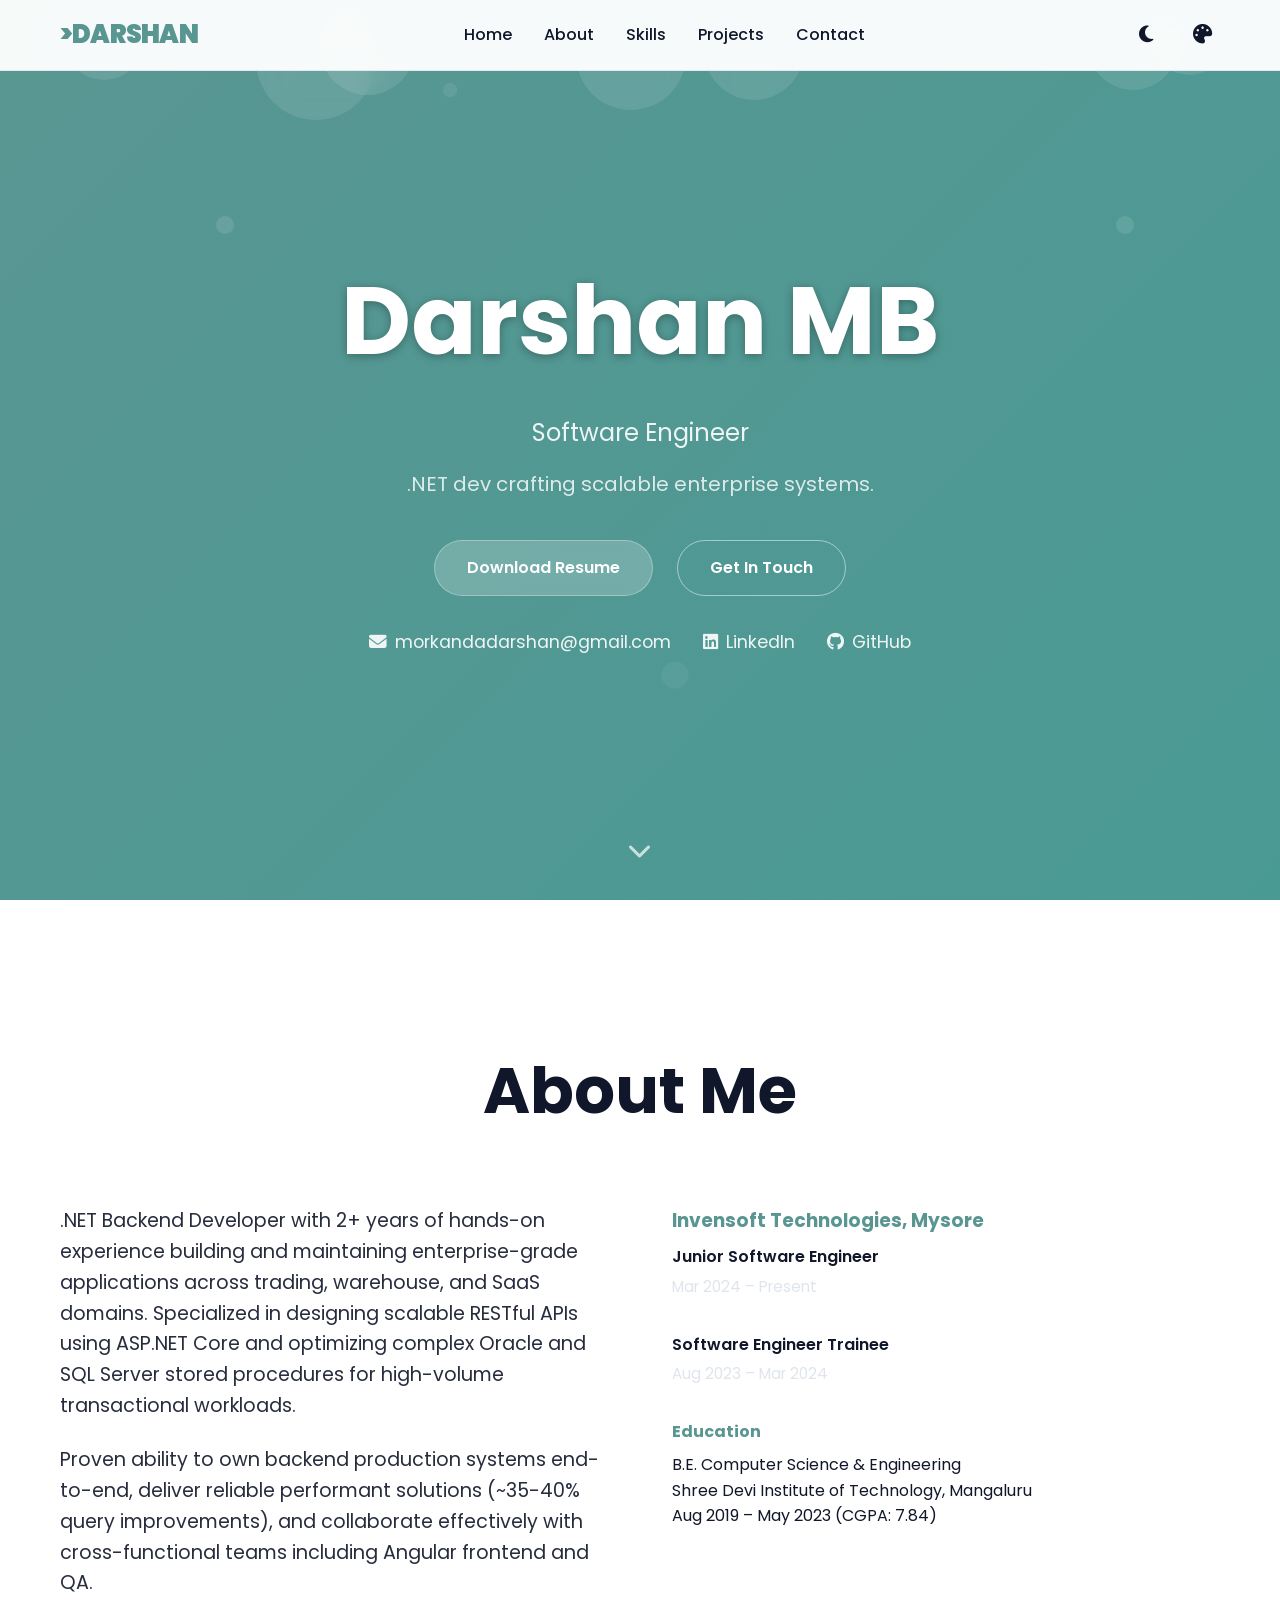
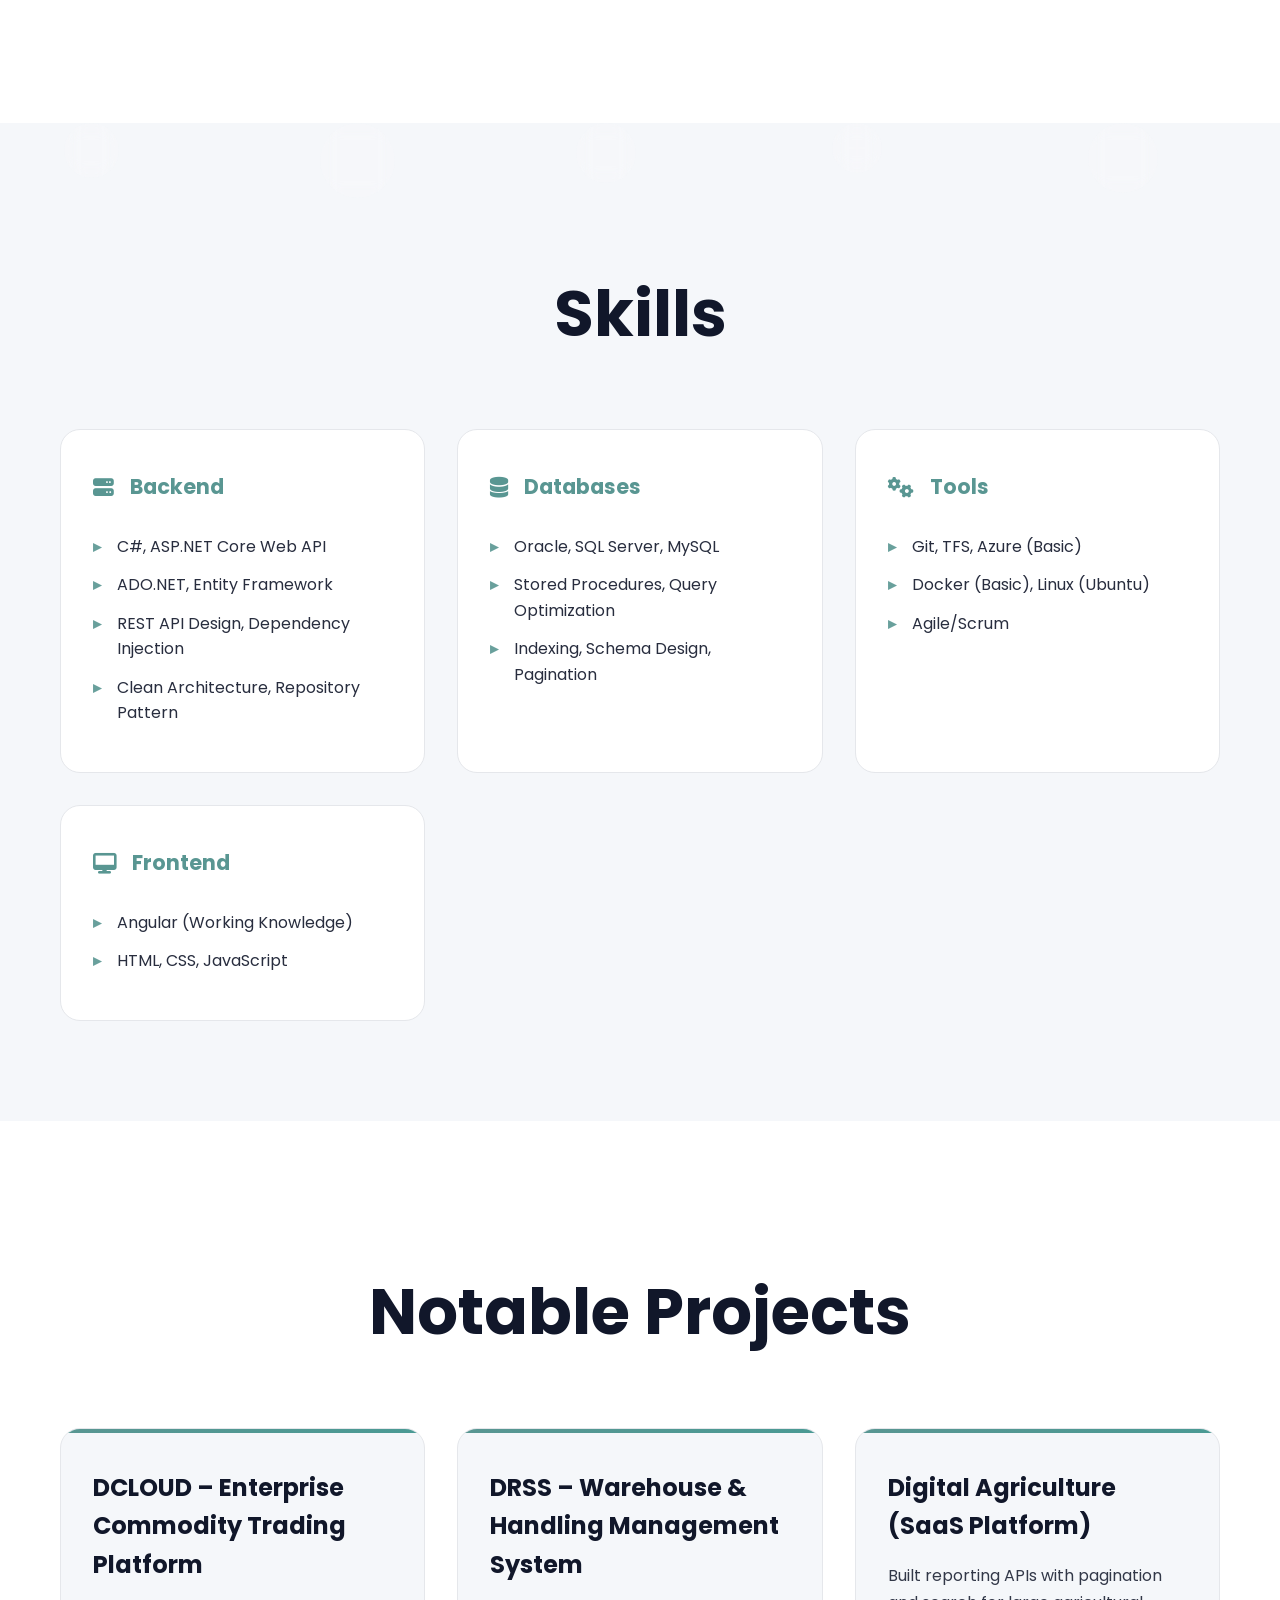
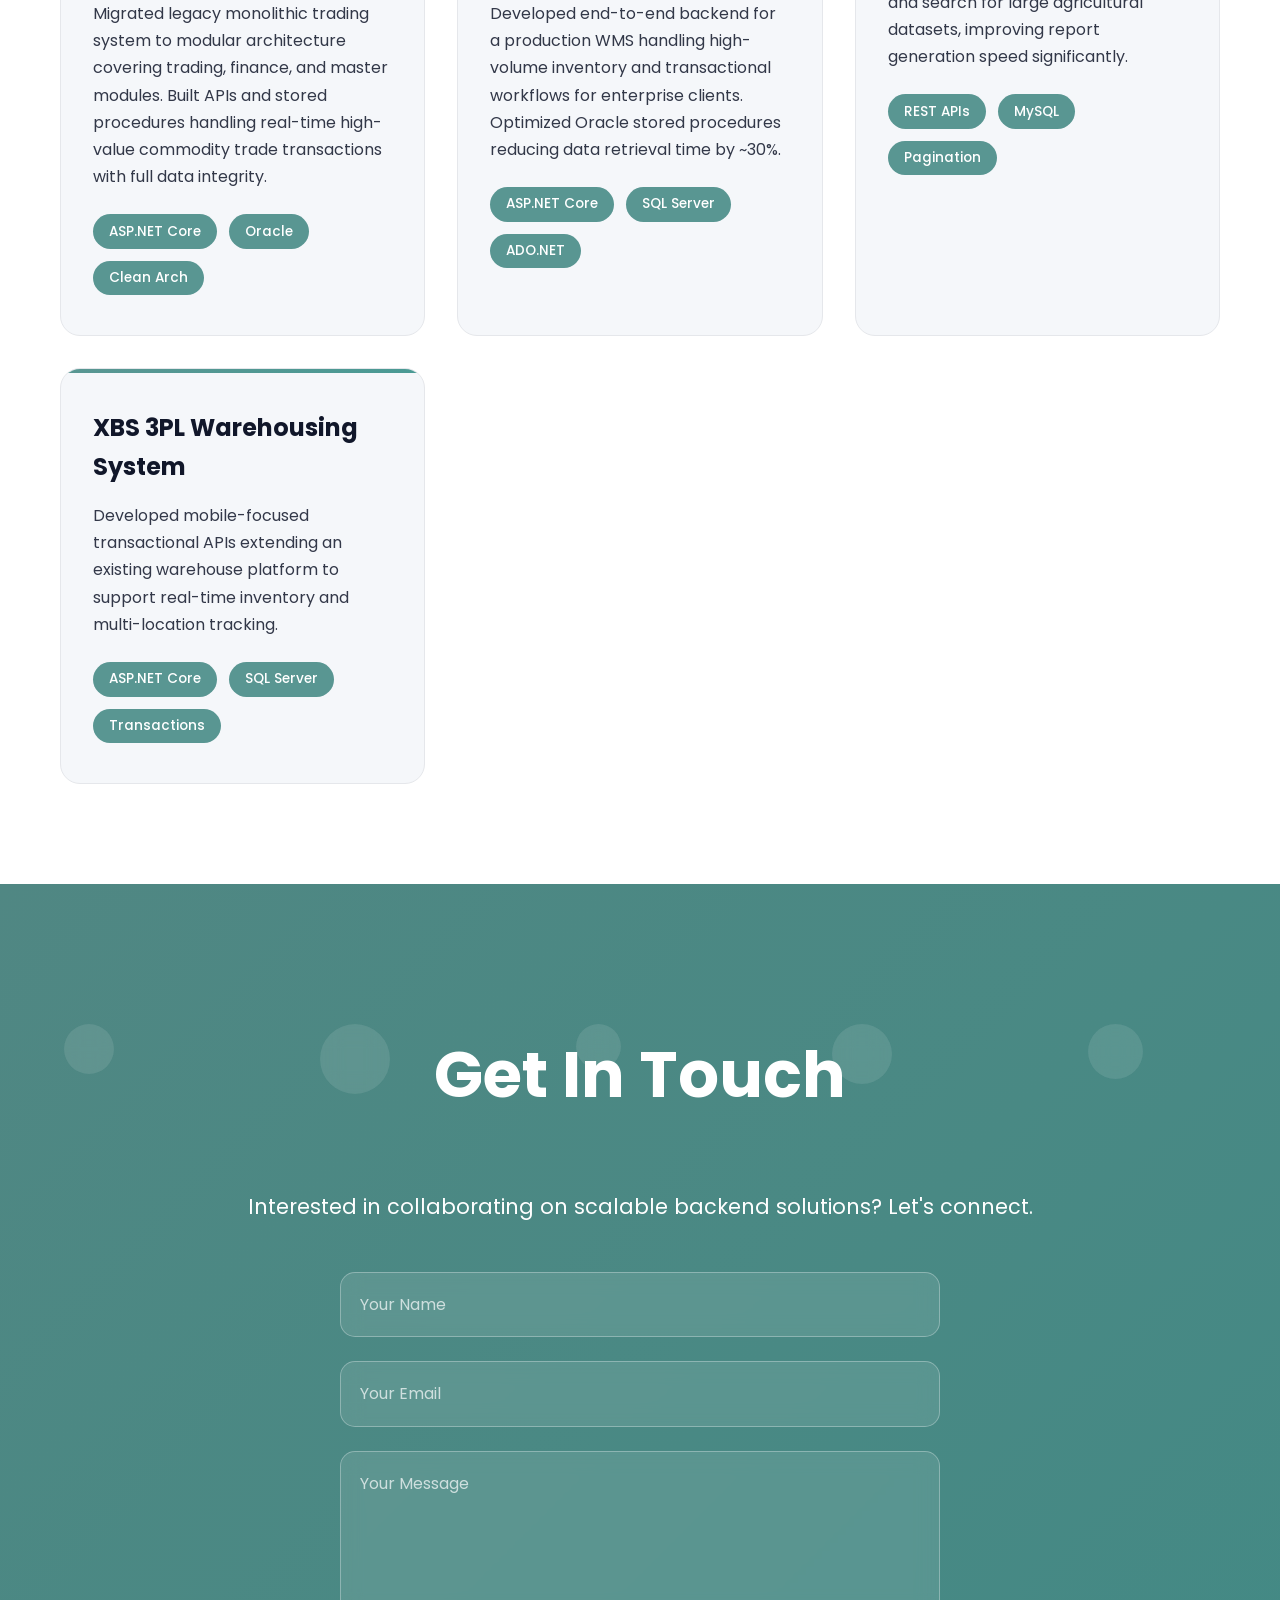
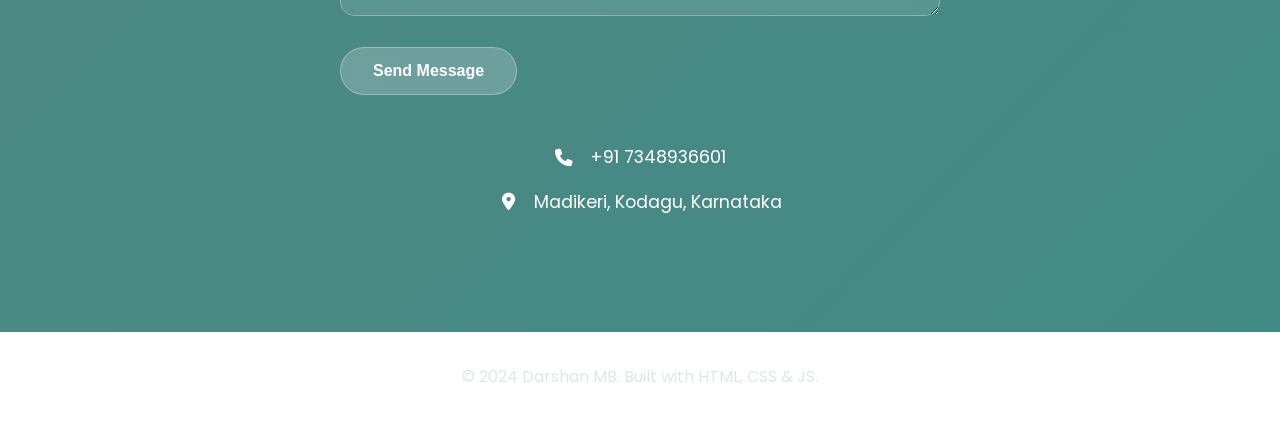
==== index.html @ be19c21f "first commit" ====
<!DOCTYPE html>
<html lang="en">
<head>
    <meta charset="UTF-8">
    <meta name="viewport" content="width=device-width, initial-scale=1.0">
    <title>Darshan MB - .NET Backend Developer | Portfolio</title>
    <link rel="stylesheet" href="styles.css">
    <link href="https://fonts.googleapis.com/css2?family=Poppins:wght@300;400;500;600;700&display=swap" rel="stylesheet">
    <link rel="stylesheet" href="palettes.css">
    <link rel="stylesheet" href="https://cdnjs.cloudflare.com/ajax/libs/font-awesome/6.4.0/css/all.min.css">
</head>
<body>
    <!-- Navigation -->
    <nav class="navbar">
        <div class="nav-container">
            <div class="nav-logo">>DARSHAN</div>
            <ul class="nav-menu">
                <li class="nav-item"><a href="#home" class="nav-link">Home</a></li>
                <li class="nav-item"><a href="#about" class="nav-link">About</a></li>
                <li class="nav-item"><a href="#skills" class="nav-link">Skills</a></li>
                <li class="nav-item"><a href="#projects" class="nav-link">Projects</a></li>
                <li class="nav-item"><a href="#contact" class="nav-link">Contact</a></li>
            </ul>
            <div class="nav-right">
                <button id="theme-toggle" class="nav-theme-toggle" aria-label="Toggle theme" title="Light/Dark">
                    <i class="fas fa-moon"></i>
                </button>
                <div class="palette-dropdown">
                    <button id="palette-toggle" class="nav-palette-toggle" aria-label="Color Palettes" title="Choose Color Palette">
                        <i class="fas fa-palette"></i>
                    </button>
                    <div class="palette-menu" id="palette-menu">
                        <div class="palette-option" data-palette="teal-dark" title="Teal-Dark" style="background: linear-gradient(135deg, #599692, #11172a);"></div>
                        <div class="palette-option" data-palette="neon-red" title="Neon-Red" style="background: linear-gradient(135deg, #c91b68, #0d0f12);"></div>
                        <div class="palette-option" data-palette="purple" title="Purple" style="background: linear-gradient(135deg, #6049ea, #000000);"></div>
                        <div class="palette-option" data-palette="bright-green" title="Bright-Green" style="background: linear-gradient(135deg, #01c16a, #111827);"></div>
                        <div class="palette-option" data-palette="classic" title="Classic B/W" style="background: linear-gradient(135deg, #333333, #121212);"></div>
                    </div>
                </div>
            </div>
            <div class="hamburger">
                <span></span>
                <span></span>
                <span></span>
            </div>
        </div>
    </nav>

    <!-- Hero Section -->
    <section id="home" class="hero">
        <div class="hero-bubbles">
            <div class="bubble" style="--left: 5%; --delay: 0s; --duration: 25s; --size: 80px;"></div>
            <div class="bubble" style="--left: 20%; --delay: -4s; --duration: 32s; --size: 120px;"></div>
            <div class="bubble" style="--left: 35%; --delay: -8s; --duration: 28s; --size: 60px;"></div>
            <div class="bubble" style="--left: 55%; --delay: -12s; --duration: 35s; --size: 100px;"></div>
            <div class="bubble" style="--left: 70%; --delay: -16s; --duration: 22s; --size: 45px;"></div>
            <div class="bubble" style="--left: 85%; --delay: -20s; --duration: 30s; --size: 90px;"></div>
            <div class="bubble" style="--left: 15%; --delay: -2s; --duration: 26s; --size: 70px;"></div>
            <div class="bubble" style="--left: 45%; --delay: -6s; --duration: 24s; --size: 110px;"></div>
            <div class="bubble" style="--left: 65%; --delay: -10s; --duration: 29s; --size: 55px;"></div>
            <div class="bubble" style="--left: 90%; --delay: -14s; --duration: 31s; --size: 75px;"></div>
            <div class="bubble" style="--left: 25%; --delay: -18s; --duration: 27s; --size: 95px;"></div>
            <div class="bubble" style="--left: 80%; --delay: -22s; --duration: 23s; --size: 65px;"></div>
        </div>
        <div class="hero-content">
            <h1 class="hero-title fade-up">Darshan MB</h1>
            <p class="hero-subtitle fade-up delay-1">Software Engineer</p>
            <p class="hero-description fade-up delay-2">.NET dev crafting scalable enterprise systems.</p>
            <div class="hero-buttons fade-up delay-3">
                <a href="./DARSHAN_MB_SDE2.pdf" download="Darshan_MB_Resume.pdf" class="btn btn-primary">Download Resume</a>
                <a href="#contact" class="btn btn-secondary">Get In Touch</a>
            </div>
            <div class="hero-contact fade-up delay-4">
                <a href="mailto:morkandadarshan@gmail.com" class="contact-link"><i class="fas fa-envelope"></i> morkandadarshan@gmail.com</a>
                <a href="https://linkedin.com/in/darshanmb/" class="contact-link"><i class="fab fa-linkedin"></i> LinkedIn</a>
                <a href="https://github.com/darshanmb7096" class="contact-link"><i class="fab fa-github"></i> GitHub</a>
            </div>
        </div>
        <div class="hero-scroll">
            <a href="#about" class="scroll-indicator"><i class="fas fa-chevron-down"></i></a>
        </div>
    </section>

    <!-- About Section -->
    <section id="about" class="about bubbles-enabled">
        <div class="section-bubbles">
            <div class="bubble" style="--left: 5%; --delay: 0s; --duration: 25s; --size: 60px;"></div>
            <div class="bubble" style="--left: 20%; --delay: -4s; --duration: 32s; --size: 80px;"></div>
            <div class="bubble" style="--left: 35%; --delay: -8s; --duration: 28s; --size: 45px;"></div>
            <div class="bubble" style="--left: 55%; --delay: -12s; --duration: 35s; --size: 70px;"></div>
            <div class="bubble" style="--left: 70%; --delay: -16s; --duration: 22s; --size: 50px;"></div>
            <div class="bubble" style="--left: 85%; --delay: -20s; --duration: 30s; --size: 65px;"></div>
        </div>
        <div class="container">
            <h2 class="section-title fade-up">About Me</h2>
            <div class="about-grid">
                <div class="about-text fade-up delay-1">
                    <p>.NET Backend Developer with 2+ years of hands-on experience building and maintaining enterprise-grade applications across trading, warehouse, and SaaS domains. Specialized in designing scalable RESTful APIs using ASP.NET Core and optimizing complex Oracle and SQL Server stored procedures for high-volume transactional workloads.</p>
                    <p>Proven ability to own backend production systems end-to-end, deliver reliable performant solutions (~35-40% query improvements), and collaborate effectively with cross-functional teams including Angular frontend and QA.</p>
                </div>
                <div class="experience fade-up delay-2">
                    <div class="exp-item">
                        <h3>Invensoft Technologies, Mysore</h3>
                        <span class="exp-role">Junior Software Engineer</span>
                        <span class="exp-date">Mar 2024 – Present</span>
                    </div>
                    <div class="exp-item">
                        <span class="exp-role">Software Engineer Trainee</span>
                        <span class="exp-date">Aug 2023 – Mar 2024</span>
                    </div>
                    <div class="exp-item">
                        <h4>Education</h4>
                        <p>B.E. Computer Science & Engineering<br>Shree Devi Institute of Technology, Mangaluru<br>Aug 2019 – May 2023 (CGPA: 7.84)</p>
                    </div>
                </div>
            </div>
        </div>
    </section>

    <!-- Skills Section -->
    <section id="skills" class="skills bubbles-enabled">
        <div class="section-bubbles">
            <div class="bubble" style="--left: 5%; --delay: 0s; --duration: 25s; --size: 55px;"></div>
            <div class="bubble" style="--left: 25%; --delay: -5s; --duration: 30s; --size: 75px;"></div>
            <div class="bubble" style="--left: 45%; --delay: -10s; --duration: 28s; --size: 60px;"></div>
            <div class="bubble" style="--left: 65%; --delay: -15s; --duration: 35s; --size: 50px;"></div>
            <div class="bubble" style="--left: 85%; --delay: -20s; --duration: 22s; --size: 70px;"></div>
        </div>
        <div class="container">
            <h2 class="section-title fade-up">Skills</h2>
            <div class="skills-grid">
                <div class="skill-category fade-up delay-1">
                    <h3><i class="fas fa-server"></i> Backend</h3>
                    <ul>
                        <li>C#, ASP.NET Core Web API</li>
                        <li>ADO.NET, Entity Framework</li>
                        <li>REST API Design, Dependency Injection</li>
                        <li>Clean Architecture, Repository Pattern</li>
                    </ul>
                </div>
                <div class="skill-category fade-up delay-2">
                    <h3><i class="fas fa-database"></i> Databases</h3>
                    <ul>
                        <li>Oracle, SQL Server, MySQL</li>
                        <li>Stored Procedures, Query Optimization</li>
                        <li>Indexing, Schema Design, Pagination</li>
                    </ul>
                </div>
                <div class="skill-category fade-up delay-3">
                    <h3><i class="fas fa-cogs"></i> Tools</h3>
                    <ul>
                        <li>Git, TFS, Azure (Basic)</li>
                        <li>Docker (Basic), Linux (Ubuntu)</li>
                        <li>Agile/Scrum</li>
                    </ul>
                </div>
                <div class="skill-category fade-up delay-4">
                    <h3><i class="fas fa-desktop"></i> Frontend</h3>
                    <ul>
                        <li>Angular (Working Knowledge)</li>
                        <li>HTML, CSS, JavaScript</li>
                    </ul>
                </div>
            </div>
        </div>
    </section>

    <!-- Projects Section -->
    <section id="projects" class="projects bubbles-enabled">
        <div class="section-bubbles">
            <div class="bubble" style="--left: 10%; --delay: 0s; --duration: 28s; --size: 65px;"></div>
            <div class="bubble" style="--left: 30%; --delay: -6s; --duration: 32s; --size: 85px;"></div>
            <div class="bubble" style="--left: 50%; --delay: -12s; --duration: 26s; --size: 55px;"></div>
            <div class="bubble" style="--left: 70%; --delay: -18s; --duration: 34s; --size: 75px;"></div>
            <div class="bubble" style="--left: 90%; --delay: -24s; --duration: 29s; --size: 60px;"></div>
        </div>
        <div class="container">
            <h2 class="section-title fade-up">Notable Projects</h2>
            <div class="projects-grid">
                <div class="project-card fade-up delay-1">
                    <h3>DCLOUD – Enterprise Commodity Trading Platform</h3>
                    <p>Migrated legacy monolithic trading system to modular architecture covering trading, finance, and master modules. Built APIs and stored procedures handling real-time high-value commodity trade transactions with full data integrity.</p>
                    <div class="project-tech"><span>ASP.NET Core</span> <span>Oracle</span> <span>Clean Arch</span></div>
                </div>
                <div class="project-card fade-up delay-2">
                    <h3>DRSS – Warehouse & Handling Management System</h3>
                    <p>Developed end-to-end backend for a production WMS handling high-volume inventory and transactional workflows for enterprise clients. Optimized Oracle stored procedures reducing data retrieval time by ~30%.</p>
                    <div class="project-tech"><span>ASP.NET Core</span> <span>SQL Server</span> <span>ADO.NET</span></div>
                </div>
                <div class="project-card fade-up delay-3">
                    <h3>Digital Agriculture (SaaS Platform)</h3>
                    <p>Built reporting APIs with pagination and search for large agricultural datasets, improving report generation speed significantly.</p>
                    <div class="project-tech"><span>REST APIs</span> <span>MySQL</span> <span>Pagination</span></div>
                </div>
                <div class="project-card fade-up delay-4">
                    <h3>XBS 3PL Warehousing System</h3>
                    <p>Developed mobile-focused transactional APIs extending an existing warehouse platform to support real-time inventory and multi-location tracking.</p>
                    <div class="project-tech"><span>ASP.NET Core</span> <span>SQL Server</span> <span>Transactions</span></div>
                </div>
            </div>
        </div>
    </section>

    <!-- Contact Section -->
    <section id="contact" class="contact bubbles-enabled">
        <div class="section-bubbles">
            <div class="bubble" style="--left: 5%; --delay: 0s; --duration: 25s; --size: 50px;"></div>
            <div class="bubble" style="--left: 25%; --delay: -4s; --duration: 30s; --size: 70px;"></div>
            <div class="bubble" style="--left: 45%; --delay: -8s; --duration: 28s; --size: 45px;"></div>
            <div class="bubble" style="--left: 65%; --delay: -12s; --duration: 32s; --size: 60px;"></div>
            <div class="bubble" style="--left: 85%; --delay: -16s; --duration: 26s; --size: 55px;"></div>
        </div>
        <div class="container">
            <h2 class="section-title fade-up">Get In Touch</h2>
            <p class="contact-intro fade-up delay-1">Interested in collaborating on scalable backend solutions? Let's connect.</p>
            <form class="contact-form fade-up delay-2">
                <div class="form-group">
                    <input type="text" name="name" placeholder="Your Name" required>
                </div>
                <div class="form-group">
                    <input type="email" name="email" placeholder="Your Email" required>
                </div>
                <div class="form-group">
                    <textarea name="message" placeholder="Your Message" rows="5" required></textarea>
                </div>
                <button type="submit" class="btn btn-primary">Send Message</button>
            </form>
            <div class="contact-info fade-up delay-3">
                <p><i class="fas fa-phone"></i> +91 7348936601</p>
                <p><i class="fas fa-map-marker-alt"></i> Madikeri, Kodagu, Karnataka</p>
            </div>
        </div>
    </section>

    <!-- Footer -->
    <footer class="footer">
        <div class="container">
            <p>&copy; 2024 Darshan MB. Built with HTML, CSS & JS.</p>
        </div>
    </footer>

        <button id="scroll-top" class="scroll-top" title="Back to Top">
            <i class="fas fa-chevron-up"></i>
        </button>
    <script src="script.js"></script>
</body>
</html>
---- styles.css ----
/* Reset & Base Styles */
* {
    margin: 0;
    padding: 0;
    box-sizing: border-box;
}

:root {
    --bg-primary: #f5f7fa;
    --bg-secondary: #ffffff;
    --text-primary: #11172a;
    --text-secondary: #dfe5ec;
    --accent: #599692;
    --border: #e5e7eb;
    --shadow: 0 4px 20px rgba(0,0,0,0.08);
    --gradient: linear-gradient(135deg, #599692 0%, #4a9a94 100%);
}

[data-theme="dark"] {
    --bg-primary: #11172a;
    --bg-secondary: #1a2235;
    --text-primary: #dfe5ec;
    --text-secondary: #626c7d;
    --accent: #599692;
    --border: #2a3749;
    --shadow: 0 10px 30px rgba(0,0,0,0.4);
    --gradient: linear-gradient(135deg, #11172a 0%, #1a2235 100%);
}

body {
    font-family: 'Poppins', sans-serif;
    line-height: 1.6;
    color: var(--text-primary);
    background: var(--bg-primary);
    overflow-x: hidden;
    scroll-behavior: smooth;
}

.nav-palette-toggle {
    background: transparent;
    border: none;
    color: var(--text-primary);
    font-size: 1.2rem;
    cursor: pointer;
    transition: all 0.3s ease;
    padding: 0.5rem;
    border-radius: 8px;
    margin-left: 0.5rem;
}

.palette-dropdown {
    position: relative;
    display: flex;
    align-items: center;
}

.nav-palette-toggle {
    background: transparent;
    border: none;
    color: var(--text-primary);
    font-size: 1.2rem;
    cursor: pointer;
    transition: all 0.3s ease;
    padding: 0.5rem;
    border-radius: 8px;
    margin-left: 0.5rem;
}

.nav-palette-toggle:hover {
    background: rgba(var(--accent-rgb), 0.1);
    transform: scale(1.05);
    color: var(--accent);
}

.palette-menu {
    position: absolute;
    top: 100%;
    right: 0;
    background: var(--bg-secondary);
    border: 1px solid var(--border);
    border-radius: 12px;
    padding: 8px;
    margin-top: 8px;
    min-width: 200px;
    box-shadow: var(--shadow);
    opacity: 0;
    visibility: hidden;
    transform: translateY(-10px);
    transition: all 0.3s ease;
    z-index: 1001;
    display: grid;
    grid-template-columns: repeat(3, 1fr);
    gap: 8px;
}

.palette-dropdown:hover .palette-menu,
.palette-menu.active {
    opacity: 1;
    visibility: visible;
    transform: translateY(0);
}

.palette-option {
    aspect-ratio: 1;
    border-radius: 8px;
    cursor: pointer;
    transition: all 0.2s ease;
    border: 2px solid transparent;
}

.palette-option:hover {
    transform: scale(1.1);
    border-color: var(--accent);
}

.palette-option.active {
    border-color: var(--accent);
    transform: scale(1.05);
}

.container {
    max-width: 1200px;
    margin: 0 auto;
    padding: 0 20px;
}

/* Navigation */
.navbar {
    position: fixed;
    top: 0;
    width: 100%;
    background: rgba(255,255,255,0.95);
    backdrop-filter: blur(20px);
    z-index: 1000;
    transition: all 0.3s ease;
    border-bottom: 1px solid var(--border);
}

[data-theme="dark"] .navbar {
    background: rgba(15,23,42,0.95);
}

.nav-container {
    max-width: 1200px;
    margin: 0 auto;
    padding: 0 20px;
    display: flex;
    justify-content: space-between;
    align-items: center;
    height: 70px;
}

.nav-logo {
    font-size: 1.6rem;
    font-weight: 900;
    color: var(--accent);
    font-family: 'Poppins', sans-serif;
    letter-spacing: -0.03em;
    line-height: 1;
}

[data-theme="dark"] .nav-logo {
    color: var(--text-primary);
}

.nav-menu {
    display: flex;
    list-style: none;
    gap: 2rem;
}

.nav-link {
    text-decoration: none;
    color: var(--text-primary);
    font-weight: 500;
    transition: color 0.3s ease;
    position: relative;
}

.nav-link:hover {
    color: var(--accent);
}

.nav-link::after {
    content: '';
    position: absolute;
    width: 0;
    height: 2px;
    bottom: -5px;
    left: 0;
    background: var(--accent);
    transition: width 0.3s ease;
}

.nav-link:hover::after {
    width: 100%;
}

.hamburger {
    display: none;
    flex-direction: column;
    cursor: pointer;
    gap: 4px;
}

.hamburger span {
    width: 25px;
    height: 3px;
    background: var(--text-primary);
    transition: 0.3s;
}

/* Theme Toggle */
.nav-right {
    display: flex;
    align-items: center;
    gap: 1rem;
}

.nav-theme-toggle {
    background: transparent;
    border: none;
    color: var(--text-primary);
    font-size: 1.2rem;
    cursor: pointer;
    transition: all 0.3s ease;
    display: flex;
    align-items: center;
    justify-content: center;
    padding: 0.5rem;
    border-radius: 8px;
}

.nav-theme-toggle:hover {
    color: var(--accent);
    background: rgba(89, 150, 146, 0.1);
    transform: scale(1.05);
}

[data-theme="dark"] .nav-theme-toggle {
    color: var(--text-primary);
}

[data-theme="dark"] .nav-theme-toggle:hover {
    color: var(--accent);
    background: rgba(89, 150, 146, 0.2);
}

/* Hero Section */
.hero {
    height: 100vh;
    display: flex;
    align-items: center;
    justify-content: center;
    text-align: center;
    padding: 0 20px;
    background: var(--gradient);
    position: relative;
    overflow: hidden;
}

.section-bubbles, .hero-bubbles {
    position: absolute;
    top: 0;
    left: 0;
    width: 100%;
    height: 100%;
    pointer-events: none;
    z-index: 1;
}

.bubbles-enabled {
    position: relative;
    overflow: hidden;
}

.bubble {
    position: absolute;
    left: var(--left, 10%);
    width: var(--size, 80px);
    height: var(--size, 80px);
    border-radius: 50%;
    background: rgba(255,255,255,0.1);
    backdrop-filter: blur(10px);
    animation: float var(--duration, 25s) infinite linear;
    animation-delay: var(--delay, 0s);
    pointer-events: none;
}

@keyframes float {
    0% {
        transform: translateY(100vh) scale(0) rotate(0deg);
        opacity: 0;
    }
    10% {
        opacity: 1;
    }
    90% {
        opacity: 1;
    }
    100% {
        transform: translateY(-100vh) scale(1) rotate(360deg);
        opacity: 0;
    }
}

.hero::before {
    content: '';
    position: absolute;
    top: 0;
    left: 0;
    right: 0;
    bottom: 0;
    background: url('data:image/svg+xml,<svg xmlns="http://www.w3.org/2000/svg" viewBox="0 0 100 100"><defs><pattern id="grain" width="100" height="100" patternUnits="userSpaceOnUse"><circle cx="25" cy="25" r="1" fill="white" opacity="0.1"/><circle cx="75" cy="75" r="1.5" fill="white" opacity="0.05"/><circle cx="50" cy="10" r="0.8" fill="white" opacity="0.08"/></pattern></defs><rect width="100" height="100" fill="url(%23grain)"/></svg>');
    pointer-events: none;
}

.hero-content {
    max-width: 800px;
    z-index: 2;
    position: relative;
}

.hero-title {
    font-size: clamp(3rem, 8vw, 6rem);
    font-weight: 700;
    margin-bottom: 1rem;
    color: white;
    text-shadow: 0 2px 10px rgba(0,0,0,0.3);
}

[data-theme="dark"] .hero-title {
    color: #f8fafc;
    text-shadow: 0 2px 10px rgba(0,0,0,0.5);
}

.hero-subtitle {
    font-size: 1.5rem;
    font-weight: 400;
    color: rgba(255,255,255,0.9);
    margin-bottom: 1rem;
}

.hero-description {
    font-size: 1.25rem;
    color: rgba(255,255,255,0.8);
    margin-bottom: 2.5rem;
    max-width: 600px;
    margin-left: auto;
    margin-right: auto;
}

.hero-buttons {
    display: flex;
    gap: 1.5rem;
    justify-content: center;
    flex-wrap: wrap;
    margin-bottom: 2rem;
}

.btn {
    padding: 14px 32px;
    border-radius: 50px;
    text-decoration: none;
    font-weight: 600;
    font-size: 1rem;
    transition: all 0.3s ease;
    border: none;
    cursor: pointer;
    display: inline-flex;
    align-items: center;
    gap: 0.5rem;
}

.btn-primary {
    background: rgba(255,255,255,0.2);
    color: white;
    backdrop-filter: blur(10px);
    border: 1px solid rgba(255,255,255,0.3);
}

.btn-primary:hover {
    background: rgba(255,255,255,0.3);
    transform: translateY(-3px);
    box-shadow: 0 15px 40px rgba(0,0,0,0.2);
}

.btn-secondary {
    background: transparent;
    color: white;
    border: 1px solid rgba(255,255,255,0.5);
}

.btn-secondary:hover {
    background: rgba(255,255,255,0.1);
    transform: translateY(-3px);
}

.hero-contact {
    display: flex;
    justify-content: center;
    gap: 2rem;
    flex-wrap: wrap;
}

.contact-link {
    color: rgba(255,255,255,0.9);
    text-decoration: none;
    font-size: 1.1rem;
    display: flex;
    align-items: center;
    gap: 0.5rem;
    transition: color 0.3s ease;
}

.contact-link:hover {
    color: white;
}

.hero-scroll {
    position: absolute;
    bottom: 30px;
    left: 50%;
    transform: translateX(-50%);
}

.scroll-indicator {
    color: rgba(255,255,255,0.7);
    font-size: 1.5rem;
    animation: bounce 2s infinite;
}

@keyframes bounce {
    0%, 20%, 50%, 80%, 100% { transform: translateX(-50%) translateY(0); }
    40% { transform: translateX(-50%) translateY(-10px); }
    60% { transform: translateX(-50%) translateY(-5px); }
}

/* Animations */
.fade-up {
    opacity: 0;
    transform: translateY(50px);
}

.delay-1 { transition-delay: 0.2s; }
.delay-2 { transition-delay: 0.4s; }
.delay-3 { transition-delay: 0.6s; }
.delay-4 { transition-delay: 0.8s; }

.fade-up.animate {
    opacity: 1;
    transform: translateY(0);
    transition: all 0.8s cubic-bezier(0.25, 0.46, 0.45, 0.94);
}

/* Section Styles */
section {
    padding: 140px 0 100px 0;
}

.section-title {
    font-size: clamp(2.5rem, 5vw, 4rem);
    text-align: center;
    margin-bottom: 4rem;
    font-weight: 700;
}

/* About */
.about {
    background: var(--bg-secondary);
}

.about-grid {
    display: grid;
    grid-template-columns: 1fr 1fr;
    gap: 4rem;
    align-items: start;
}

.about-text p {
    font-size: 1.2rem;
    color: var(--text-primary);
    opacity: 0.9;
    margin-bottom: 1.5rem;
}

.exp-item {
    margin-bottom: 2rem;
}

.exp-item h3, .exp-item h4 {
    color: var(--accent);
    margin-bottom: 0.5rem;
}

.exp-role {
    font-weight: 600;
    color: var(--text-primary);
    display: block;
    margin-bottom: 0.25rem;
}

.exp-date {
    color: var(--text-secondary);
    font-size: 0.95rem;
}

/* Skills */
.skills {
    background: var(--bg-primary);
}

.skills-grid {
    display: grid;
    grid-template-columns: repeat(auto-fit, minmax(280px, 1fr));
    gap: 2rem;
}

.skill-category {
    background: var(--bg-secondary);
    padding: 2.5rem 2rem;
    border-radius: 20px;
    border: 1px solid var(--border);
    transition: all 0.3s ease;
}

.skill-category:hover {
    transform: translateY(-10px);
    box-shadow: var(--shadow);
}

.skill-category h3 {
    display: flex;
    align-items: center;
    gap: 1rem;
    margin-bottom: 1.5rem;
    color: var(--accent);
    font-size: 1.3rem;
}

.skill-category ul {
    list-style: none;
    padding-left: 1.5rem;
}

.skill-category li {
    color: var(--text-primary);
    opacity: 0.9;
    padding: 0.4rem 0;
    position: relative;
    transition: all 0.3s ease;
}

.skill-category li::before {
    content: "▸";
    position: absolute;
    left: -1.5rem;
    color: var(--accent);
    font-weight: 700;
    font-size: 1rem;
}

.skill-category:hover li {
    opacity: 1;
    padding-left: 0.5rem;
}

/* Projects */
.projects {
    background: var(--bg-secondary);
}

.projects-grid {
    display: grid;
    grid-template-columns: repeat(auto-fit, minmax(320px, 1fr));
    gap: 2rem;
}

.project-card {
    background: var(--bg-primary);
    padding: 2.5rem 2rem;
    border-radius: 20px;
    border: 1px solid var(--border);
    transition: all 0.4s ease;
    position: relative;
    overflow: hidden;
}

.project-card::before {
    content: '';
    position: absolute;
    top: 0;
    left: 0;
    right: 0;
    height: 4px;
    background: var(--gradient);
}

.project-card:hover {
    transform: translateY(-15px) scale(1.02);
    box-shadow: 0 25px 60px rgba(0,0,0,0.15);
}

.project-card h3 {
    font-size: 1.5rem;
    margin-bottom: 1rem;
    color: var(--text-primary);
}

.project-card p {
    color: var(--text-primary);
    opacity: 0.85;
    margin-bottom: 1.5rem;
    line-height: 1.7;
}

.project-tech {
    display: flex;
    flex-wrap: wrap;
    gap: 0.75rem;
}

.project-tech span {
    background: var(--accent);
    color: white;
    padding: 0.4rem 1rem;
    border-radius: 20px;
    font-size: 0.85rem;
    font-weight: 500;
}

/* Contact */
.contact {
    background: var(--gradient);
    color: white;
    position: relative;
}

.contact::before {
    content: '';
    position: absolute;
    top: 0;
    left: 0;
    right: 0;
    bottom: 0;
    background: rgba(0,0,0,0.1);
}

.contact > * {
    position: relative;
    z-index: 1;
}

.contact-intro {
    text-align: center;
    font-size: 1.3rem;
    margin-bottom: 3rem;
    opacity: 0.95;
}

.contact-form {
    max-width: 600px;
    margin: 0 auto 3rem;
}

.form-group {
    margin-bottom: 1.5rem;
}

.form-group input,
.form-group textarea {
    width: 100%;
    padding: 1.2rem;
    border: 1px solid rgba(255,255,255,0.3);
    border-radius: 15px;
    background: rgba(255,255,255,0.1);
    color: white;
    font-size: 1rem;
    font-family: inherit;
    backdrop-filter: blur(10px);
    transition: all 0.3s ease;
}

.form-group input::placeholder,
.form-group textarea::placeholder {
    color: rgba(255,255,255,0.7);
}

.form-group input:focus,
.form-group textarea:focus {
    outline: none;
    border-color: var(--accent);
    box-shadow: 0 0 0 3px rgba(59,130,246,0.1);
    background: rgba(255,255,255,0.15);
}

.contact-info {
    text-align: center;
    font-size: 1.1rem;
}

.contact-info p {
    margin-bottom: 1rem;
    display: flex;
    align-items: center;
    justify-content: center;
    gap: 1rem;
}

.contact-info i {
    width: 20px;
}

/* Footer */
.footer {
    background: var(--bg-secondary);
    padding: 2rem 0;
    text-align: center;
    color: var(--text-secondary);
}

.scroll-top {
    position: fixed;
    bottom: 30px;
    right: 30px;
    width: 60px;
    height: 60px;
    border-radius: 50%;
    background: var(--accent);
    color: white;
    border: none;
    cursor: pointer;
    display: flex;
    align-items: center;
    justify-content: center;
    font-size: 1.4rem;
    box-shadow: var(--shadow);
    opacity: 0;
    visibility: hidden;
    transform: translateY(100px);
    transition: all 0.4s cubic-bezier(0.68, -0.55, 0.265, 1.55);
    z-index: 1000;
    backdrop-filter: blur(10px);
}

.scroll-top.show {
    opacity: 1;
    visibility: visible;
    transform: translateY(0);
}

.scroll-top:hover {
    transform: translateY(-5px) scale(1.1);
    box-shadow: 0 15px 35px rgba(0,0,0,0.3);
}

/* Responsive */
@media (max-width: 768px) {
    .hamburger {
        display: flex;
    }

    .nav-menu {
        position: fixed;
        left: -100%;
        top: 70px;
        flex-direction: column;
        background-color: var(--bg-primary);
        width: 100%;
        text-align: center;
        transition: 0.3s;
        box-shadow: 0 10px 27px rgba(0,0,0,0.05);
        padding: 2rem 0;
    }

    .nav-menu.active {
        left: 0;
    }

    .hero-buttons {
        flex-direction: column;
        align-items: center;
    }

    .hero-contact {
        flex-direction: column;
        gap: 1rem;
    }

    .about-grid {
        grid-template-columns: 1fr;
        gap: 2rem;
    }

    section {
        padding: 80px 0;
    }

    .skills-grid {
        grid-template-columns: 1fr;
    }
}

@media (max-width: 480px) {
    .hero-title {
        font-size: 2.5rem;
    }

    .projects-grid {
        grid-template-columns: 1fr;
    }
}

/* Navbar scroll effect */
.navbar.scrolled {
    background: rgba(255,255,255,0.98);
    box-shadow: var(--shadow);
}

[data-theme="dark"] .navbar.scrolled {
    background: rgba(15,23,42,0.98);
}

/* Intersection Observer Animations */
@keyframes fadeInUp {
    from {
        opacity: 0;
        transform: translateY(30px);
    }
    to {
        opacity: 1;
        transform: translateY(0);
    }
}
---- palettes.css ----
/* Palette System - 5 Options */

/* Palette 1: Teal-Dark (Current/Default) */
[data-palette="teal-dark"] {
    --bg-primary: #f5f7fa !important;
    --bg-secondary: #ffffff !important;
    --text-primary: #11172a !important;
    --text-secondary: #dfe5ec !important;
    --accent: #599692 !important;
    --border: #e5e7eb !important;
    --shadow: 0 4px 20px rgba(0,0,0,0.08) !important;
    --gradient: linear-gradient(135deg, #599692 0%, #4a9a94 100%) !important;
}

[data-palette="teal-dark"][data-theme="dark"] {
    --bg-primary: #11172a !important;
    --bg-secondary: #1a2235 !important;
    --text-primary: #dfe5ec !important;
    --text-secondary: #626c7d !important;
    --accent: #599692 !important;
    --border: #2a3749 !important;
    --shadow: 0 10px 30px rgba(0,0,0,0.4) !important;
    --gradient: linear-gradient(135deg, #11172a 0%, #1a2235 100%) !important;
}

/* Palette 2: Neon-Red */
[data-palette="neon-red"] {
    --bg-primary: #f8f9fa !important;
    --bg-secondary: #ffffff !important;
    --text-primary: #0d0f12 !important;
    --text-secondary: #c7cacc !important;
    --accent: #c91b68 !important;
    --border: #e9ecef !important;
    --shadow: 0 4px 20px rgba(201,27,104,0.1) !important;
    --gradient: linear-gradient(135deg, #c91b68 0%, #a81454 100%) !important;
}

[data-palette="neon-red"][data-theme="dark"] {
    --bg-primary: #0d0f12 !important;
    --bg-secondary: #171a1f !important;
    --text-primary: #c7cacc !important;
    --text-secondary: #6b7280 !important;
    --accent: #c91b68 !important;
    --border: #2d3748 !important;
    --shadow: 0 10px 30px rgba(201,27,104,0.3) !important;
    --gradient: linear-gradient(135deg, #0d0f12 0%, #171a1f 100%) !important;
}

/* Palette 3: Purple */
[data-palette="purple"] {
    --bg-primary: #f3f4f6 !important;
    --bg-secondary: #ffffff !important;
    --text-primary: #111827 !important;
    --text-secondary: #ffffff !important;
    --accent: #6049ea !important;
    --border: #d1d5db !important;
    --shadow: 0 4px 20px rgba(96,73,234,0.1) !important;
    --gradient: linear-gradient(135deg, #6049ea 0%, #4f46e5 100%) !important;
}

[data-palette="purple"][data-theme="dark"] {
    --bg-primary: #000000 !important;
    --bg-secondary: #111827 !important;
    --text-primary: #ffffff !important;
    --text-secondary: #9ca3af !important;
    --accent: #6049ea !important;
    --border: #374151 !important;
    --shadow: 0 10px 30px rgba(96,73,234,0.3) !important;
    --gradient: linear-gradient(135deg, #000000 0%, #111827 100%) !important;
}

/* Palette 4: Bright-Green */
[data-palette="bright-green"] {
    --bg-primary: #f9fafb !important;
    --bg-secondary: #ffffff !important;
    --text-primary: #111827 !important;
    --text-secondary: #6b7280 !important;
    --accent: #01c16a !important;
    --border: #d1d5db !important;
    --shadow: 0 4px 20px rgba(1,193,106,0.1) !important;
    --gradient: linear-gradient(135deg, #01c16a 0%, #00a85a 100%) !important;
}

[data-palette="bright-green"][data-theme="dark"] {
    --bg-primary: #111827 !important;
    --bg-secondary: #1f2937 !important;
    --text-primary: #ffffff !important;
    --text-secondary: #d1d5db !important;
    --accent: #01c16a !important;
    --border: #374151 !important;
    --shadow: 0 10px 30px rgba(1,193,106,0.3) !important;
    --gradient: linear-gradient(135deg, #111827 0%, #1f2937 100%) !important;
}

/* Palette 5: Classic Black-White */
[data-palette="classic"] {
    --bg-primary: #fafafa !important;
    --bg-secondary: #ffffff !important;
    --text-primary: #111111 !important;
    --text-secondary: #666666 !important;
    --accent: #333333 !important;
    --border: #e5e5e5 !important;
    --shadow: 0 4px 20px rgba(0,0,0,0.08) !important;
    --gradient: linear-gradient(135deg, #333333 0%, #222222 100%) !important;
}

[data-palette="classic"][data-theme="dark"] {
    --bg-primary: #121212 !important;
    --bg-secondary: #1a1a1a !important;
    --text-primary: #ffffff !important;
    --text-secondary: #b3b3b3 !important;
    --accent: #ffffff !important;
    --border: #333333 !important;
    --shadow: 0 10px 30px rgba(0,0,0,0.5) !important;
    --gradient: linear-gradient(135deg, #121212 0%, #1a1a1a 100%) !important;
}
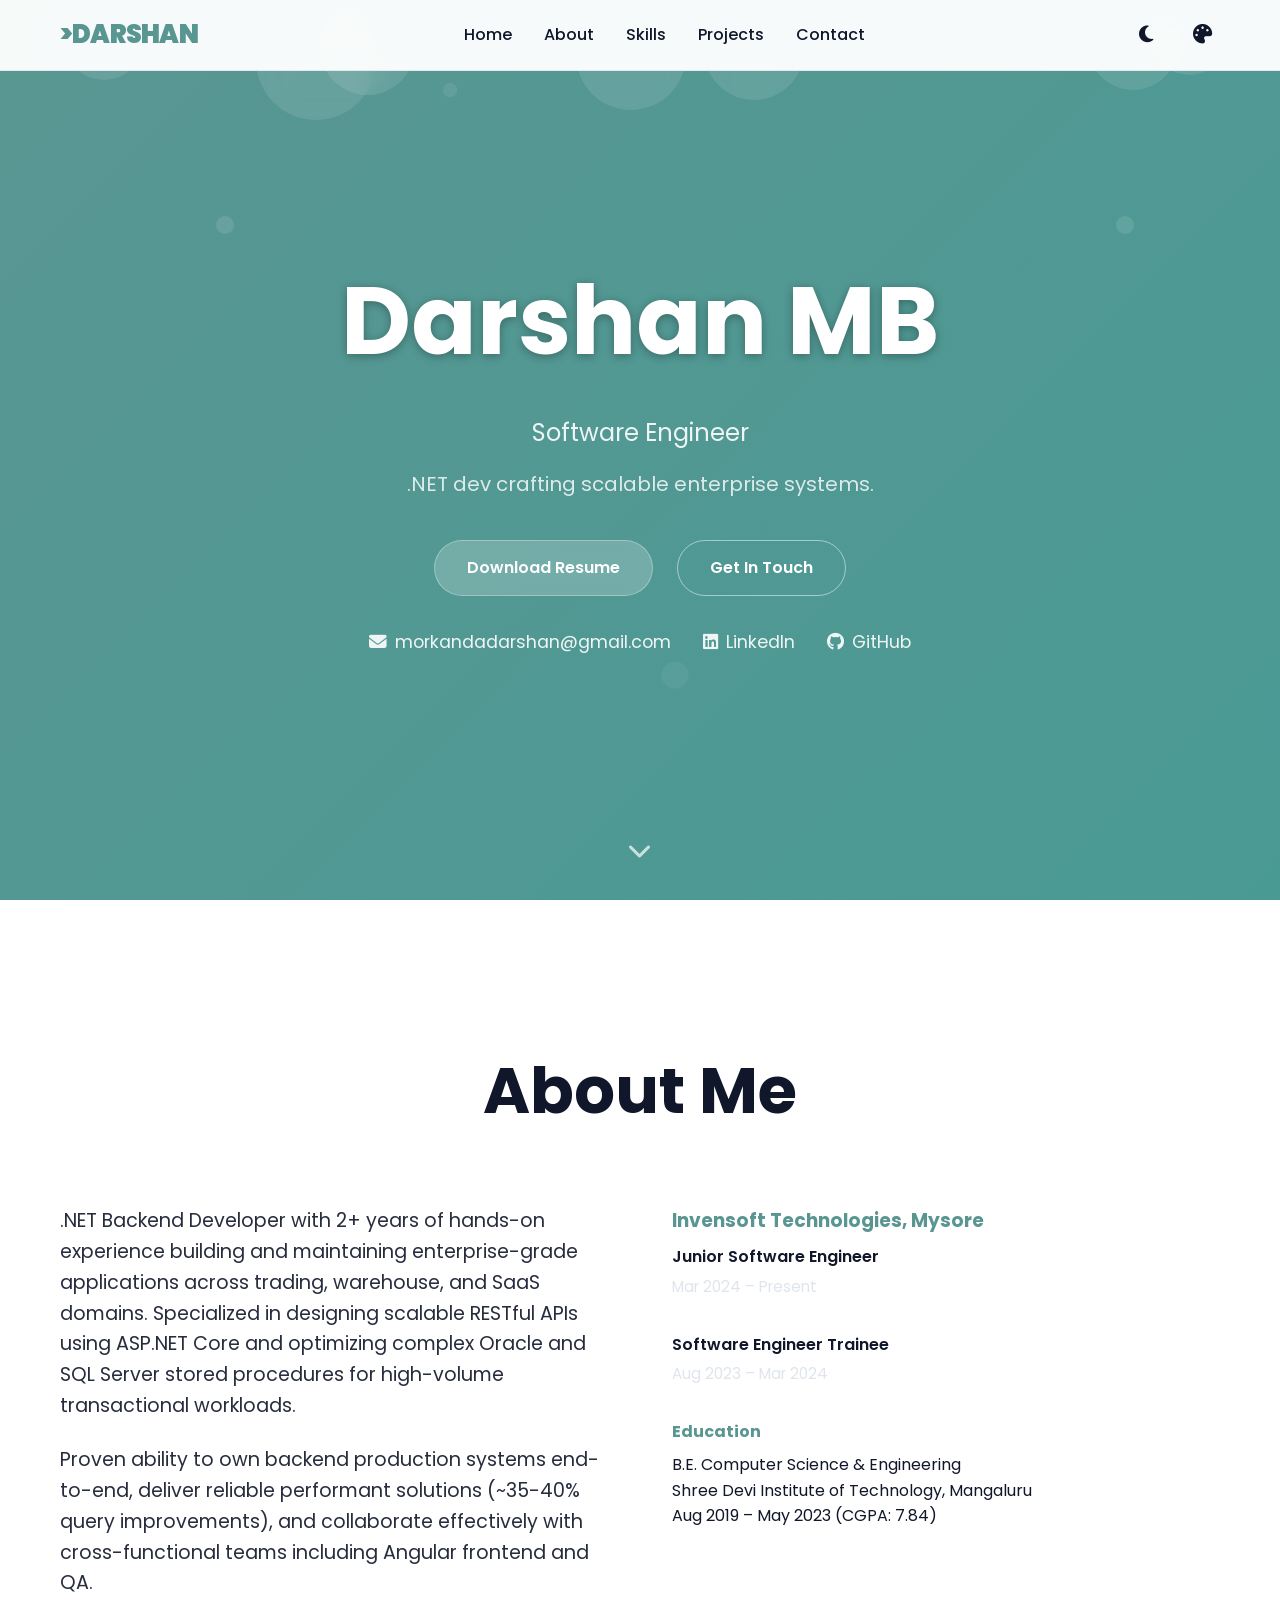
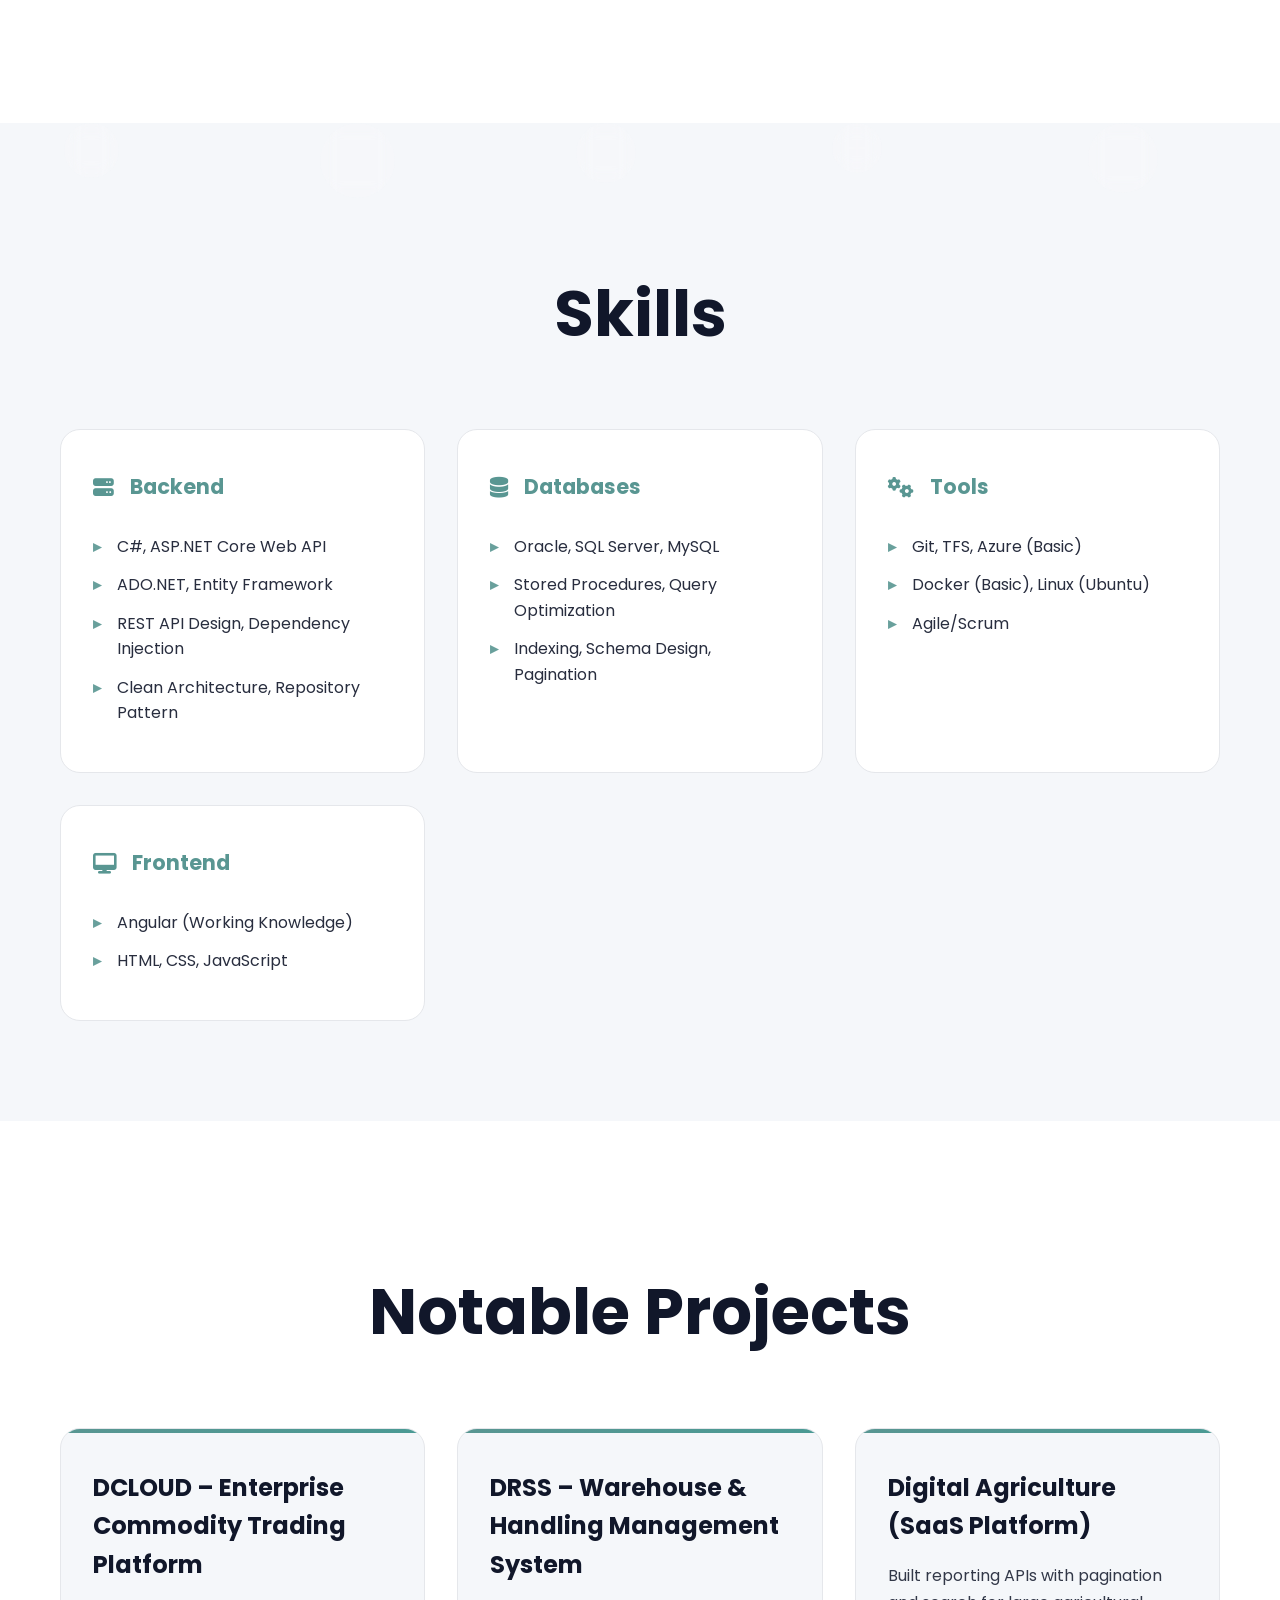
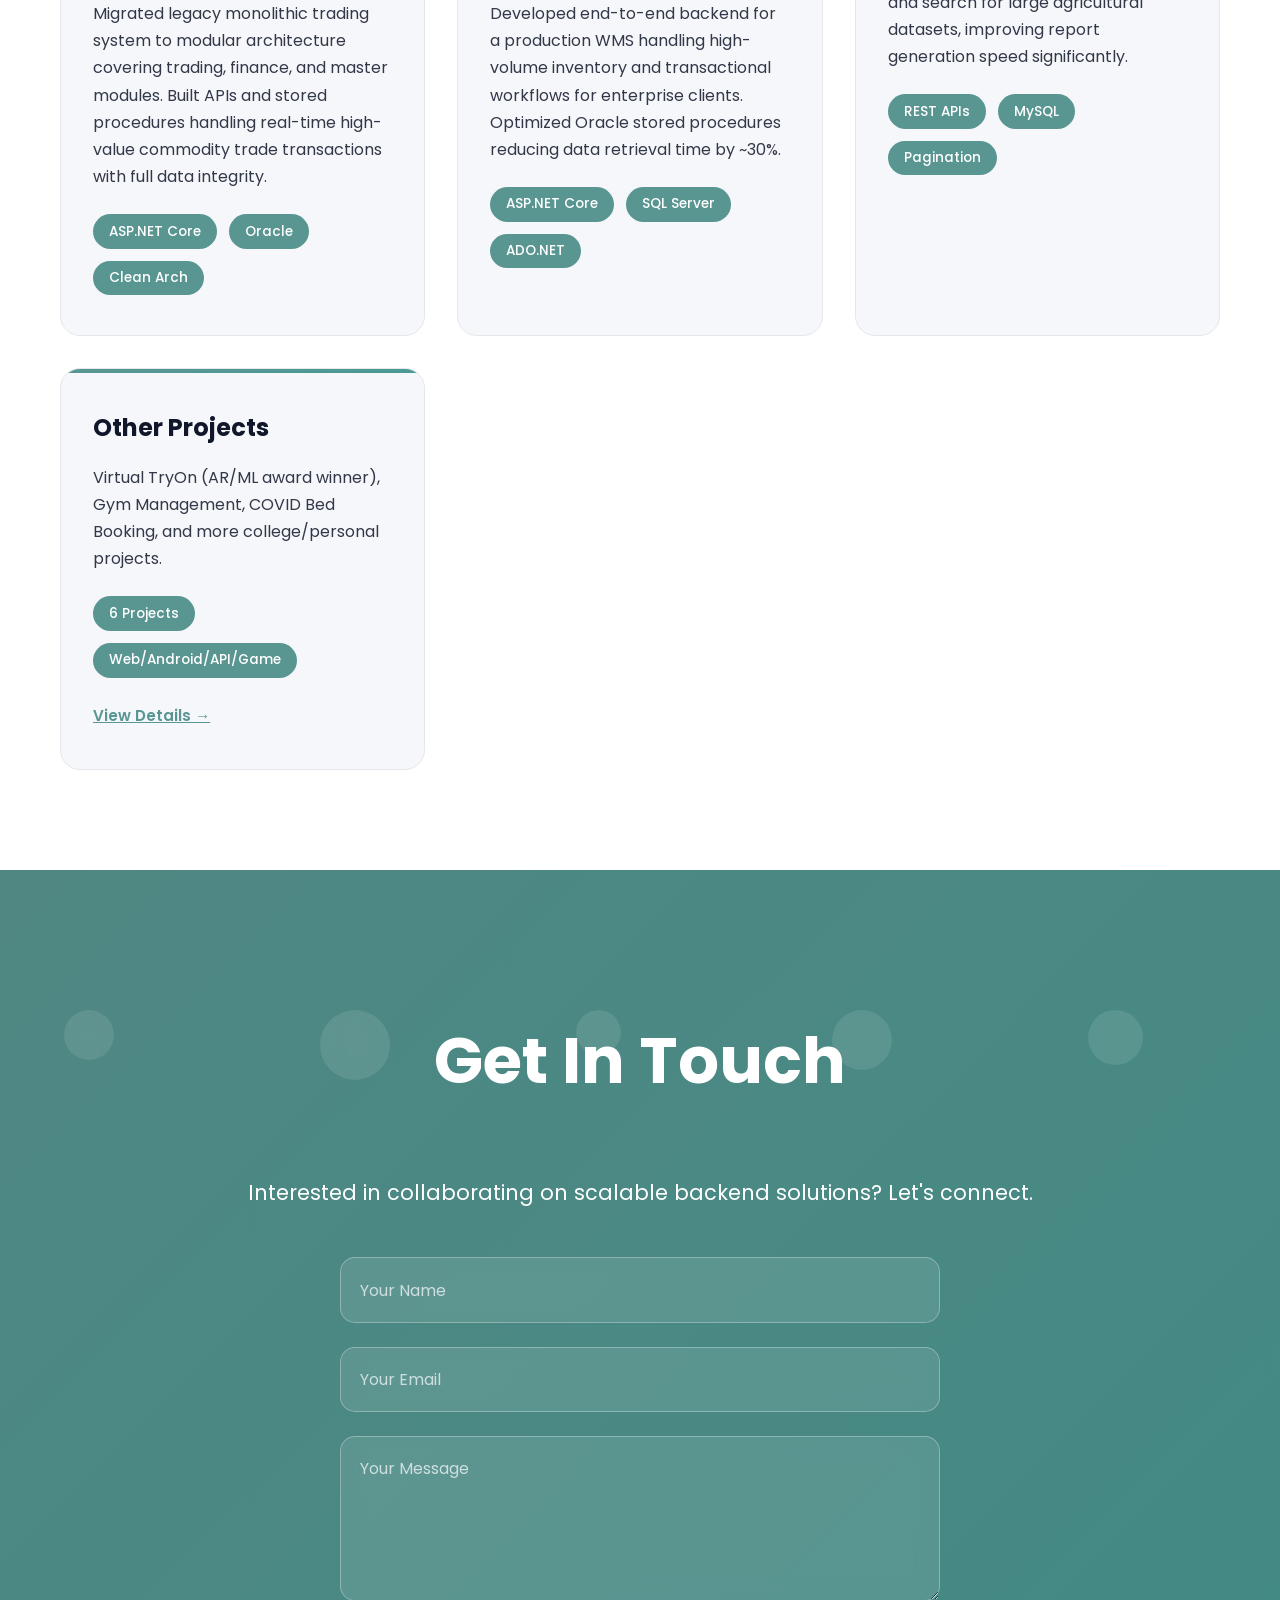
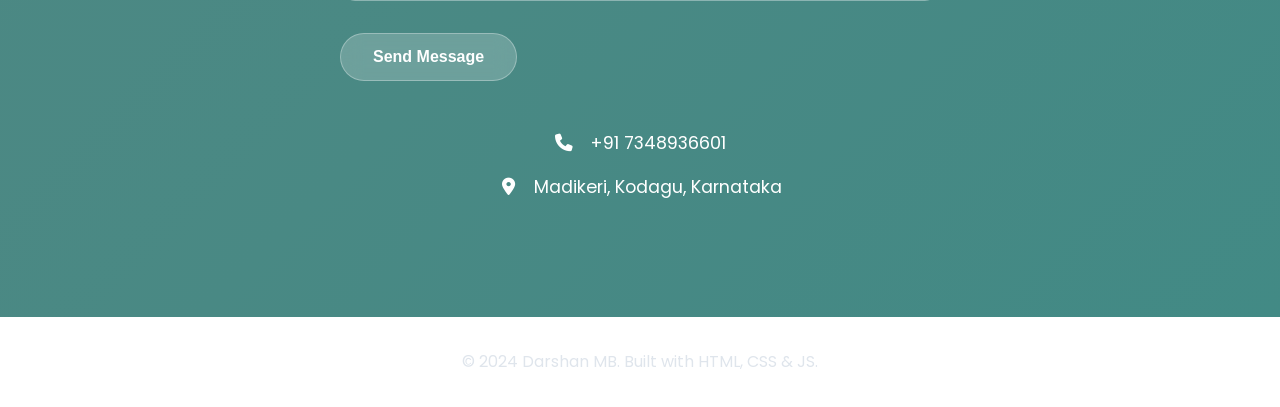
==== commit 2c44f6e1: "Complete portfolio: small View All button, fixed project details navigation, bubbles all sections, r" ====
--- a/index.html
+++ b/index.html
@@ -1,3 +1,4 @@
+
 <!DOCTYPE html>
 <html lang="en">
 <head>
@@ -193,9 +194,13 @@
                     <div class="project-tech"><span>REST APIs</span> <span>MySQL</span> <span>Pagination</span></div>
                 </div>
                 <div class="project-card fade-up delay-4">
-                    <h3>XBS 3PL Warehousing System</h3>
-                    <p>Developed mobile-focused transactional APIs extending an existing warehouse platform to support real-time inventory and multi-location tracking.</p>
-                    <div class="project-tech"><span>ASP.NET Core</span> <span>SQL Server</span> <span>Transactions</span></div>
+                    <h3>Other Projects</h3>
+                    <p>Virtual TryOn (AR/ML award winner), Gym Management, COVID Bed Booking, and more college/personal projects.</p>
+                    <div class="project-tech"><span>6 Projects</span> <span>Web/Android/API/Game</span></div>
+                     <!-- <a href="projects.html" class="btn-overlay">View All →</a> -->
+                      <br>
+                       <a href="projects.html" class="project-link">View Details →</a>
+
                 </div>
             </div>
         </div>
@@ -245,3 +250,4 @@
     <script src="script.js"></script>
 </body>
 </html>
+
--- a/styles.css
+++ b/styles.css
@@ -358,6 +358,7 @@
     margin-bottom: 2rem;
 }
 
+
 .btn {
     padding: 14px 32px;
     border-radius: 50px;
@@ -372,6 +373,12 @@
     gap: 0.5rem;
 }
 
+.btn-small {
+    padding: 8px 20px !important;
+    font-size: 0.9rem !important;
+}
+
+
 .btn-primary {
     background: rgba(255,255,255,0.2);
     color: white;
@@ -570,10 +577,365 @@
     background: var(--bg-secondary);
 }
 
+/* Projects Page */
+.projects-section {
+    padding: 140px 0 100px;
+    position: relative;
+}
+
 .projects-grid {
     display: grid;
-    grid-template-columns: repeat(auto-fit, minmax(320px, 1fr));
+    grid-template-columns: repeat(auto-fit, minmax(280px, 1fr));
     gap: 2rem;
+    margin-top: 2rem;
+}
+
+.projects-page .project-card,
+.projects-section .project-card {
+    background: var(--bg-secondary);
+    border-radius: 20px;
+    overflow: hidden;
+    box-shadow: var(--shadow);
+    transition: all 0.4s cubic-bezier(0.25, 0.46, 0.45, 0.94);
+    text-decoration: none;
+    color: inherit;
+    height: 440px;
+    display: flex;
+    flex-direction: column;
+}
+
+.projects .project-card {
+    background: var(--bg-primary);
+    height: auto;
+    padding: 2.5rem 2rem;
+}
+
+.projects .project-card::before {
+    content: '';
+    position: absolute;
+    top: 0;
+    left: 0;
+    right: 0;
+    height: 4px;
+    background: var(--gradient);
+}
+
+.projects .project-card:hover {
+    transform: translateY(-15px) scale(1.02);
+    box-shadow: 0 25px 60px rgba(0,0,0,0.15);
+}
+
+.projects .project-card h3 {
+    font-size: 1.5rem;
+    margin-bottom: 1rem;
+}
+
+.projects .project-card p {
+    opacity: 0.85;
+    margin-bottom: 1.5rem;
+    line-height: 1.7;
+}
+
+.project-card:hover {
+    transform: translateY(-12px);
+    box-shadow: 0 30px 60px rgba(0,0,0,0.15);
+}
+
+.project-card img {
+    width: 100%;
+    height: 200px;
+    object-fit: cover;
+}
+
+.project-info {
+    padding: 1.5rem;
+    flex: 1;
+    display: flex;
+    flex-direction: column;
+    justify-content: space-between;
+    height: 240px;
+}
+
+.project-info h3 {
+    font-size: 1.25rem;
+    margin-bottom: 0.75rem;
+    line-height: 1.2;
+    display: -webkit-box;
+    -webkit-line-clamp: 2;
+    -webkit-box-orient: vertical;
+    overflow: hidden;
+}
+
+.project-info p {
+    color: var(--text-secondary);
+    font-size: 0.95rem;
+    margin-bottom: 0;
+    flex-grow: 1;
+}
+
+.project-link {
+    color: var(--accent);
+    font-weight: 600;
+    font-size: 0.95rem;
+    align-self: flex-start;
+}
+
+.page-title {
+    font-size: clamp(2.5rem, 6vw, 4rem);
+    text-align: center;
+    margin: 4rem 0 3rem 0;
+    font-weight: 700;
+}
+
+
+.project-nav-compact {
+    display: flex;
+    justify-content: center;
+    align-items: center;
+    gap: 1rem;
+    margin-top: 3rem;
+    flex-wrap: wrap;
+}
+
+.nav-compact-btn {
+    width: 50px;
+    height: 50px;
+    border-radius: 50%;
+    background: var(--gradient);
+    color: white;
+    display: flex;
+    align-items: center;
+    justify-content: center;
+    text-decoration: none;
+    font-size: 1.2rem;
+    transition: all 0.3s ease;
+    box-shadow: var(--shadow);
+}
+
+.nav-compact-btn:hover {
+    transform: scale(1.1);
+    box-shadow: 0 10px 25px rgba(0,0,0,0.3);
+}
+
+.nav-main-btn {
+    padding: 12px 24px;
+    font-size: 0.95rem;
+}
+
+
+.nav-prev, .nav-next {
+    flex: 1;
+}
+
+.nav-main {
+    flex: 1;
+    text-align: center;
+}
+
+.nav-btn {
+    display: flex;
+    align-items: center;
+    gap: 1rem;
+    color: var(--text-primary);
+    text-decoration: none;
+    padding: 1rem 1.5rem;
+    background: var(--bg-secondary);
+    border: 1px solid var(--border);
+    border-radius: 12px;
+    transition: all 0.3s ease;
+    font-weight: 500;
+}
+
+.nav-btn:hover {
+    background: var(--gradient);
+    color: white;
+    border-color: var(--accent);
+    transform: translateY(-2px);
+}
+
+@media (max-width: 768px) {
+    .project-nav {
+        flex-direction: column;
+        gap: 1rem;
+    }
+}
+
+/* Project Details */
+.project-details-main {
+    padding-top: 100px;
+}
+
+.project-details-main .container {
+    padding-top: 2rem;
+}
+
+.project-details {
+    background: var(--bg-secondary);
+    border-radius: 24px;
+    padding: 3rem;
+    box-shadow: var(--shadow);
+    margin-bottom: 3rem;
+}
+
+.wrapper {
+    display: grid;
+    grid-template-columns: 1fr 350px;
+    gap: 3rem;
+    margin-bottom: 3rem;
+}
+
+.text-box h2 {
+    font-size: 2.5rem;
+    margin-bottom: 1.5rem;
+    line-height: 1.2;
+}
+
+.text-box p {
+    font-size: 1.2rem;
+    line-height: 1.7;
+    margin-bottom: 2rem;
+}
+
+.tools-technologies {
+    background: var(--bg-primary);
+    padding: 2rem;
+    border-radius: 16px;
+    border-left: 4px solid var(--accent);
+}
+
+.top-border {
+    height: 4px;
+    background: var(--gradient);
+    border-radius: 2px;
+    margin-bottom: 1.5rem;
+}
+
+.tools-technologies h3 {
+    margin-bottom: 1rem;
+    color: var(--accent);
+}
+
+.tools-technologies p {
+    margin-bottom: 1rem;
+    opacity: 0.9;
+}
+
+.get-project-button {
+    background: var(--gradient);
+    color: white;
+    border: none;
+    padding: 12px 24px;
+    border-radius: 25px;
+    font-weight: 600;
+    cursor: pointer;
+    transition: all 0.3s ease;
+    width: 100%;
+    margin-top: 1rem;
+}
+
+.get-project-button:hover {
+    transform: translateY(-2px);
+    box-shadow: 0 10px 25px rgba(89, 150, 146, 0.4);
+}
+
+.project-images {
+    display: grid;
+    grid-template-columns: repeat(auto-fit, minmax(300px, 1fr));
+    gap: 1.5rem;
+}
+
+.project-images img {
+    width: 100%;
+    height: 250px;
+    object-fit: cover;
+    border-radius: 16px;
+    box-shadow: var(--shadow);
+    transition: transform 0.3s ease;
+}
+
+.project-images img:hover {
+    transform: scale(1.02);
+}
+
+/* Project Navigation Panel */
+.panel {
+    background: var(--bg-secondary);
+    border-radius: 20px;
+    padding: 1.5rem;
+    box-shadow: var(--shadow);
+    max-width: 400px;
+    margin: 0 auto 3rem;
+}
+
+.panel-header {
+    display: flex;
+    justify-content: space-between;
+    align-items: center;
+    margin-bottom: 1rem;
+}
+
+.panel-title {
+    font-weight: 600;
+    font-size: 1.1rem;
+}
+
+.arrows {
+    display: flex;
+    gap: 0.5rem;
+}
+
+.arrows-right, .arrows-left {
+    width: 40px;
+    height: 40px;
+    border-radius: 50%;
+    background: var(--gradient);
+    color: white;
+    display: flex;
+    align-items: center;
+    justify-content: center;
+    cursor: pointer;
+    transition: all 0.3s ease;
+    font-size: 0.9rem;
+}
+
+.arrows-right:hover, .arrows-left:hover {
+    transform: scale(1.1);
+    box-shadow: 0 8px 20px rgba(89, 150, 146, 0.4);
+}
+
+.panel-content h3 {
+    font-size: 1.2rem;
+    opacity: 0.8;
+}
+
+.bubble {
+    z-index: 1 !important;
+}
+
+/* Responsive */
+@media (max-width: 768px) {
+    .wrapper {
+        grid-template-columns: 1fr;
+        gap: 2rem;
+    }
+
+    .project-details {
+        padding: 2rem 1.5rem;
+    }
+
+    .project-images {
+        grid-template-columns: 1fr;
+    }
+
+    .panel {
+        max-width: none;
+    }
+}
+
+@media (max-width: 480px) {
+    section {
+        padding: 80px 0 60px;
+    }
 }
 
 .project-card {
@@ -622,11 +984,19 @@
 
 .project-tech span {
     background: var(--accent);
-    color: white;
+    color: #ffffff;
     padding: 0.4rem 1rem;
     border-radius: 20px;
     font-size: 0.85rem;
     font-weight: 500;
+}
+
+[data-theme="dark"] .projects .project-tech span {
+    color: #11172a;
+}
+
+[data-theme="dark"] .classic .project-tech span {
+    color: #ffffff;
 }
 
 /* Contact */
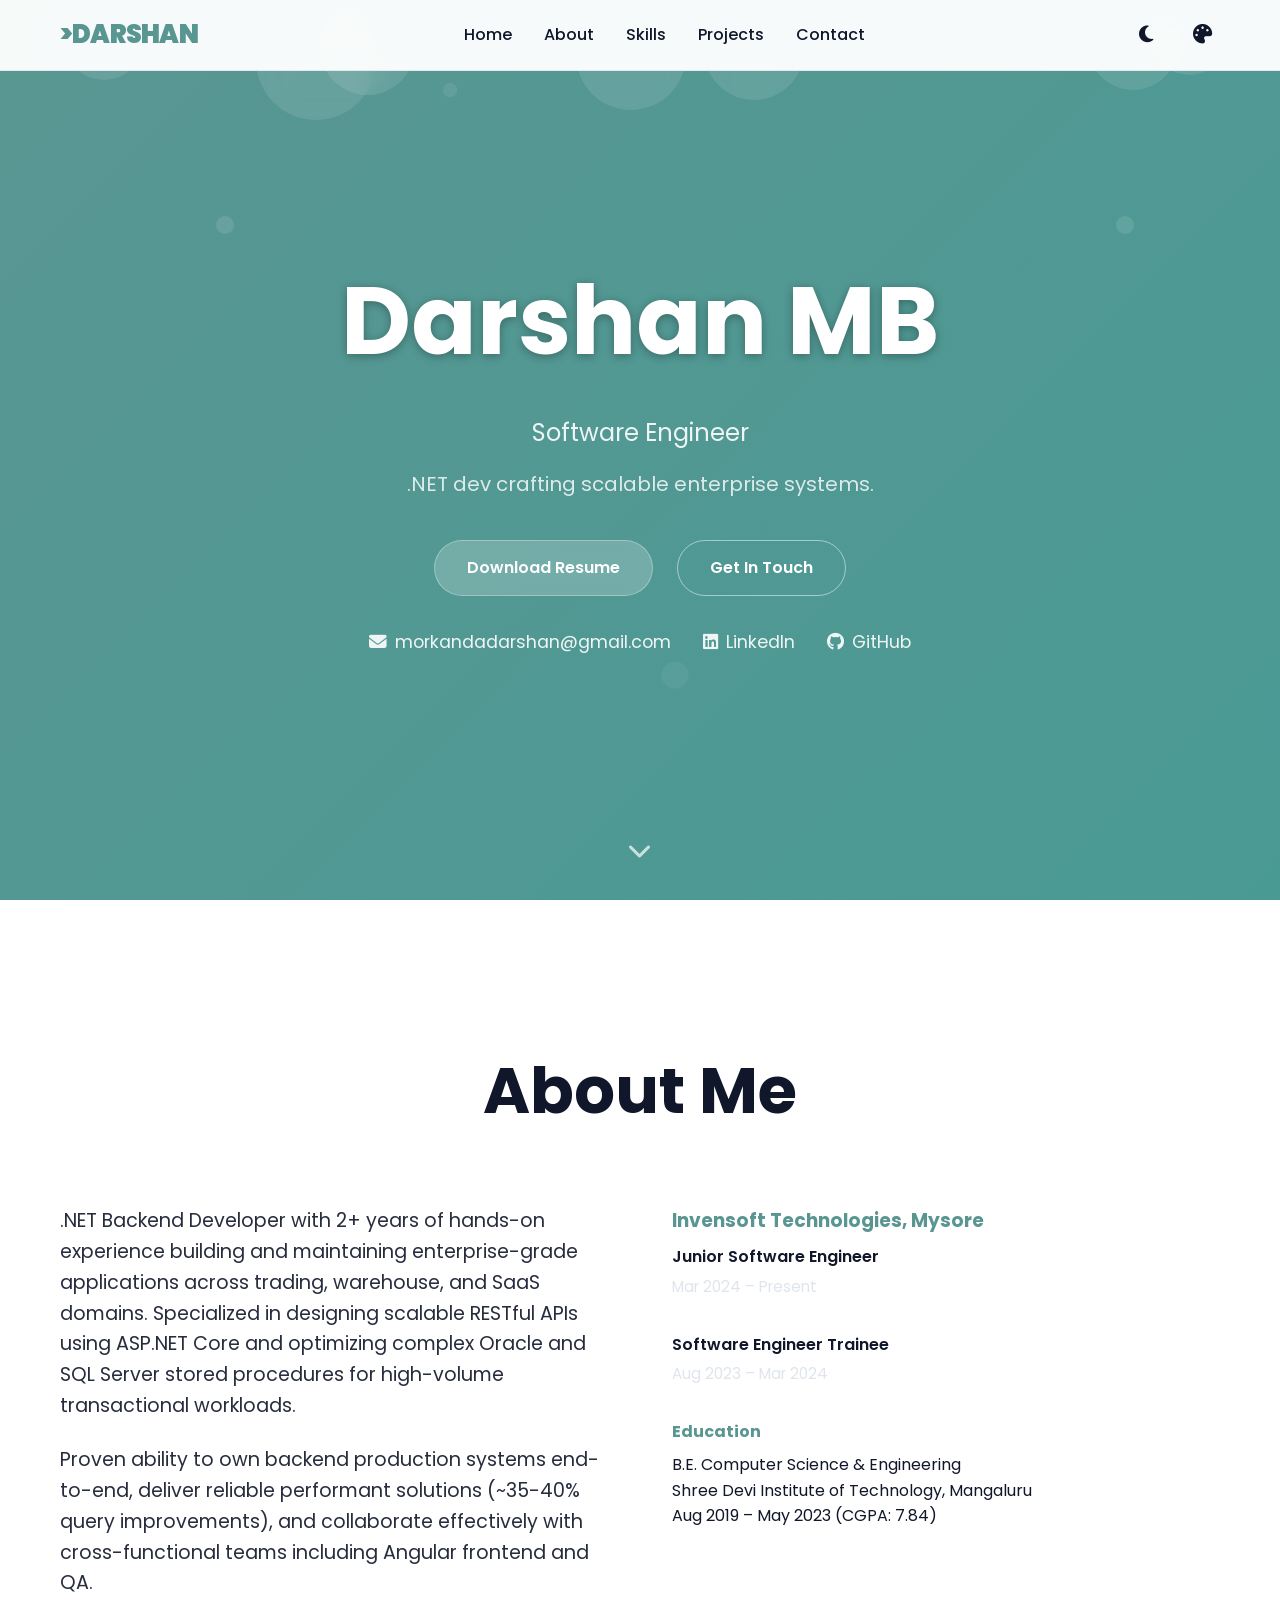
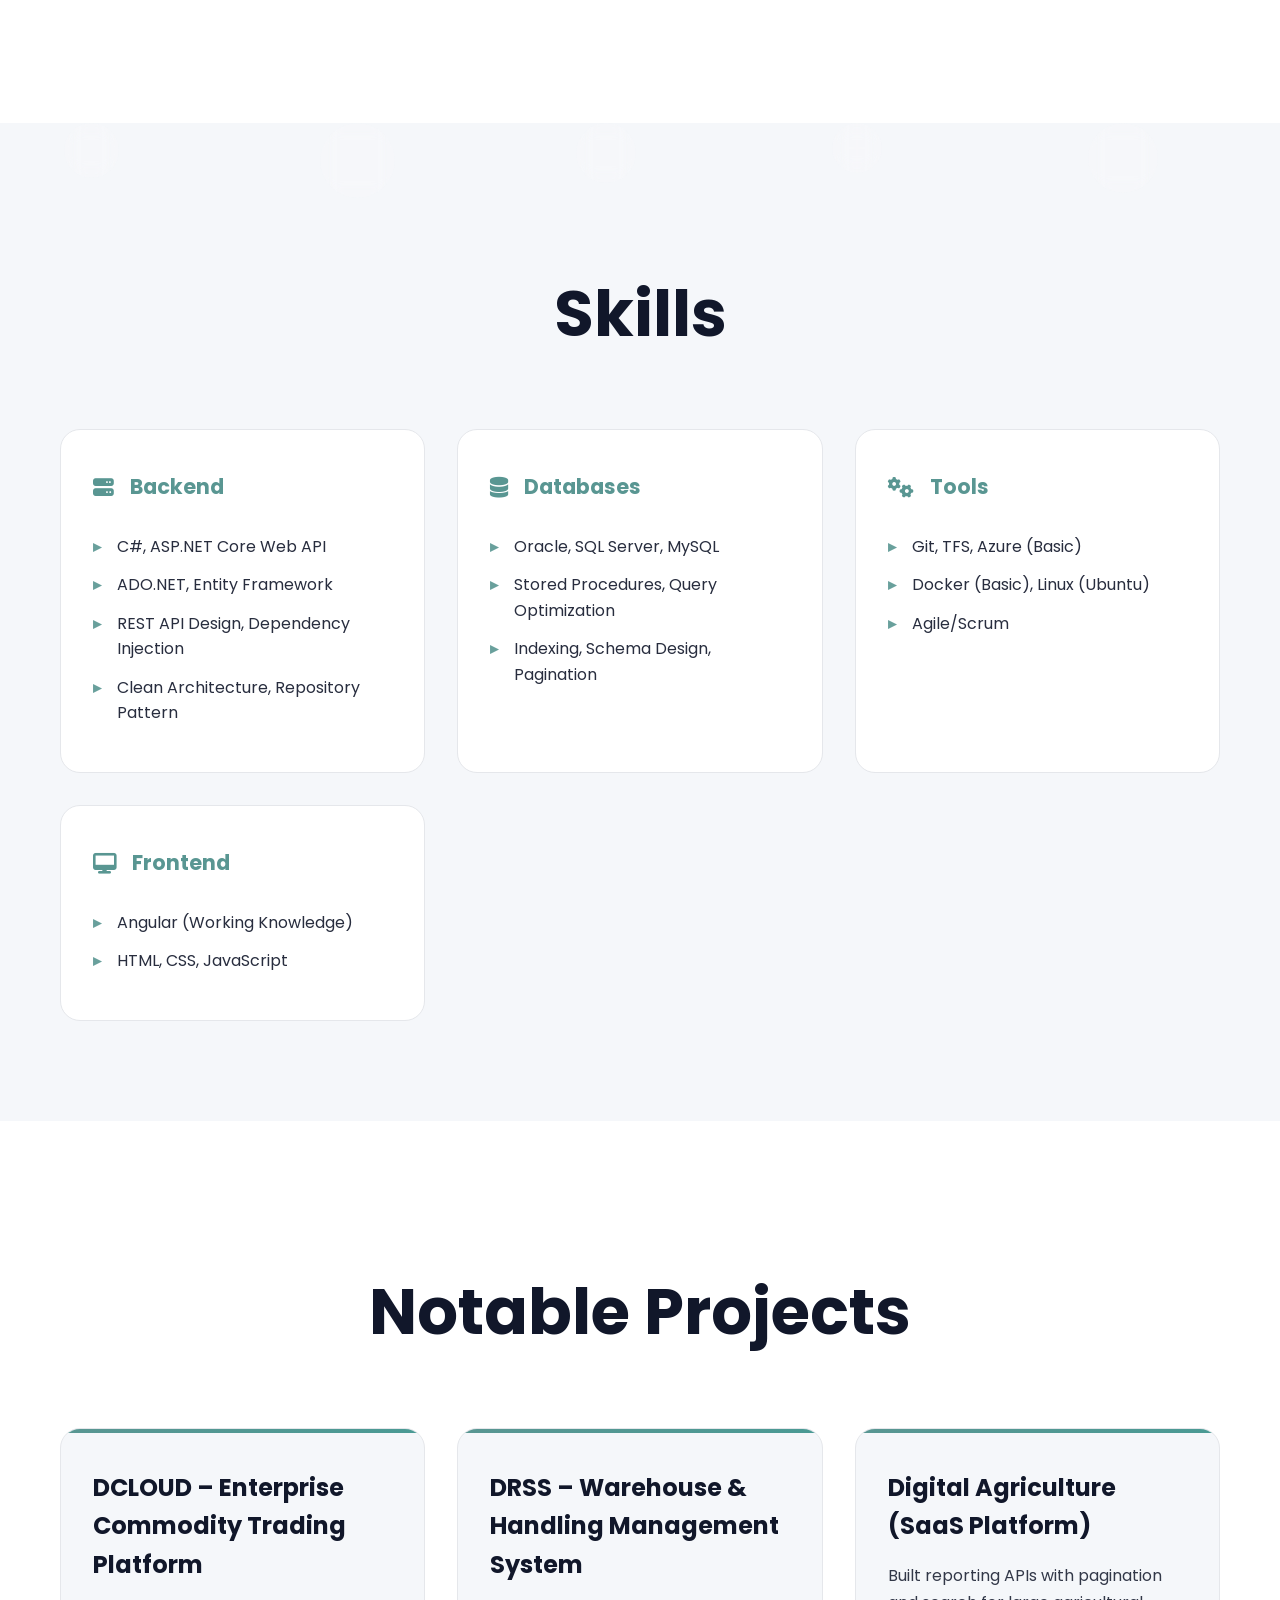
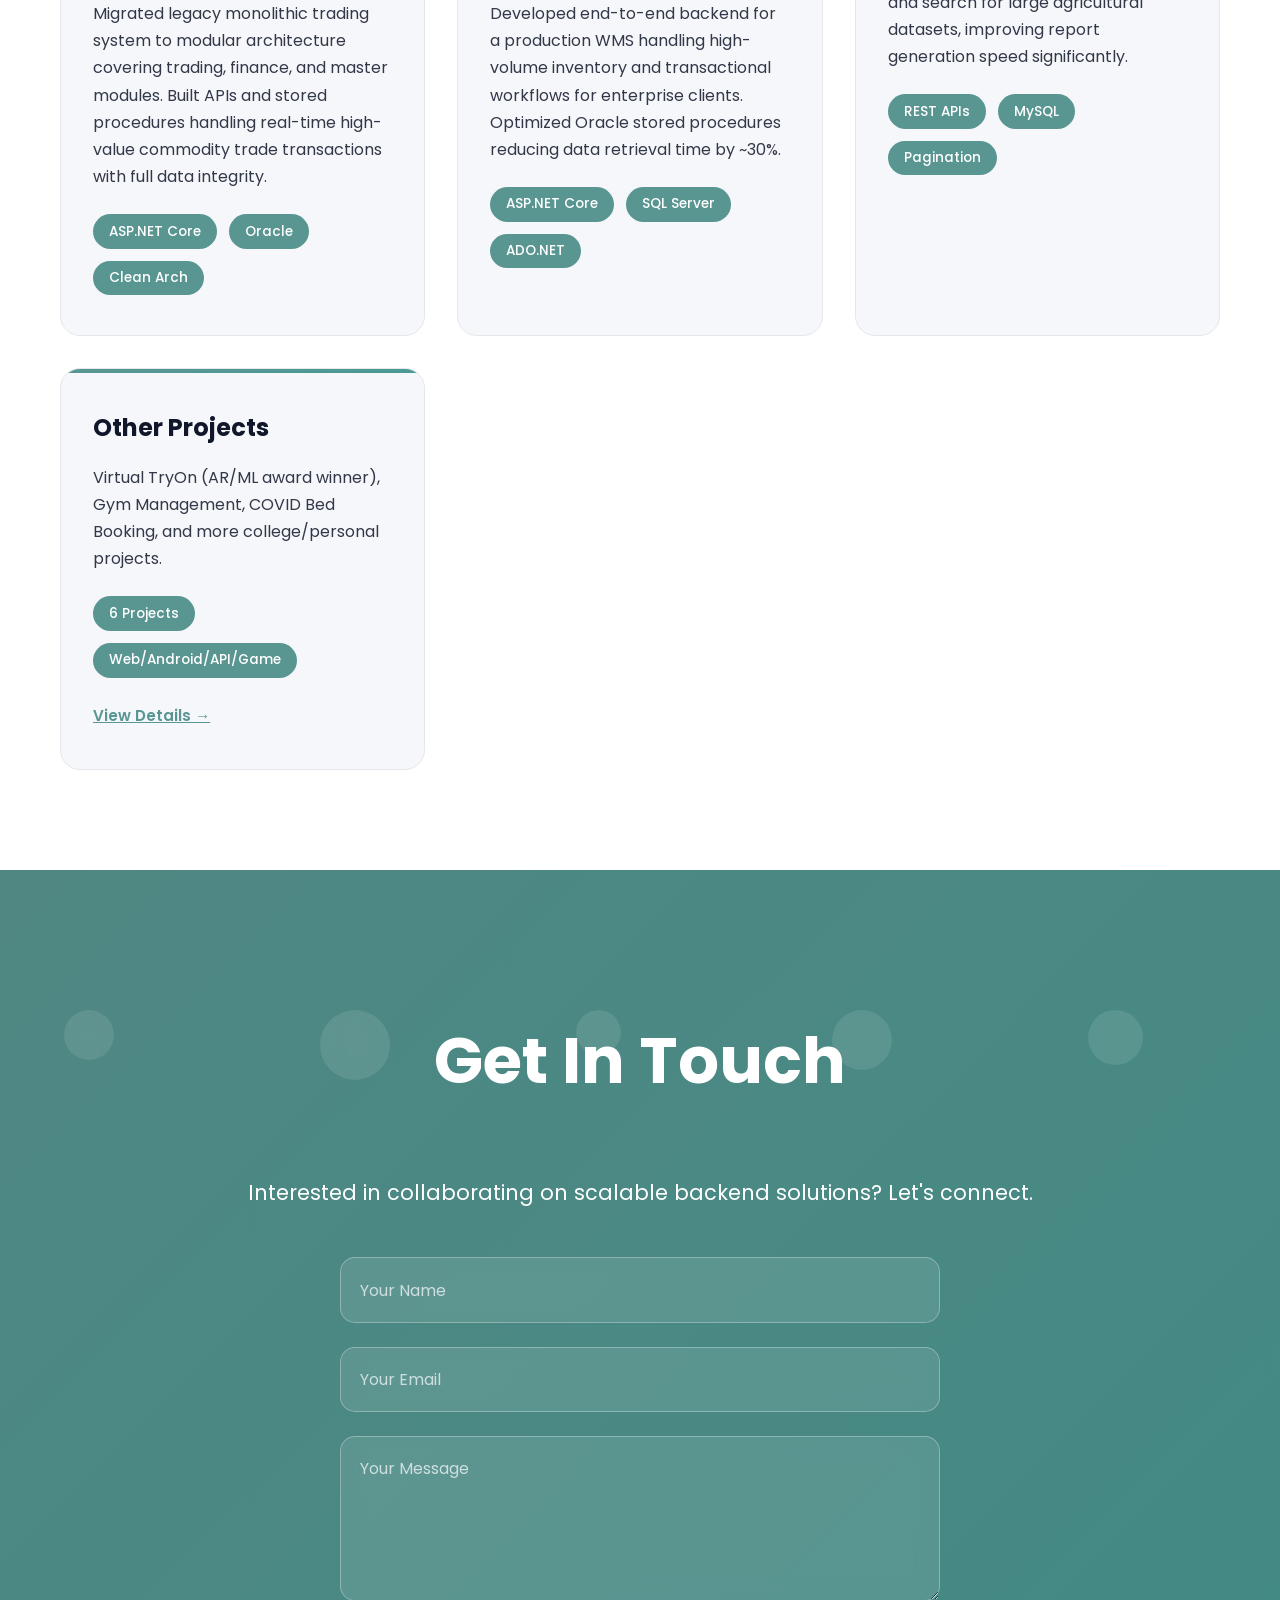
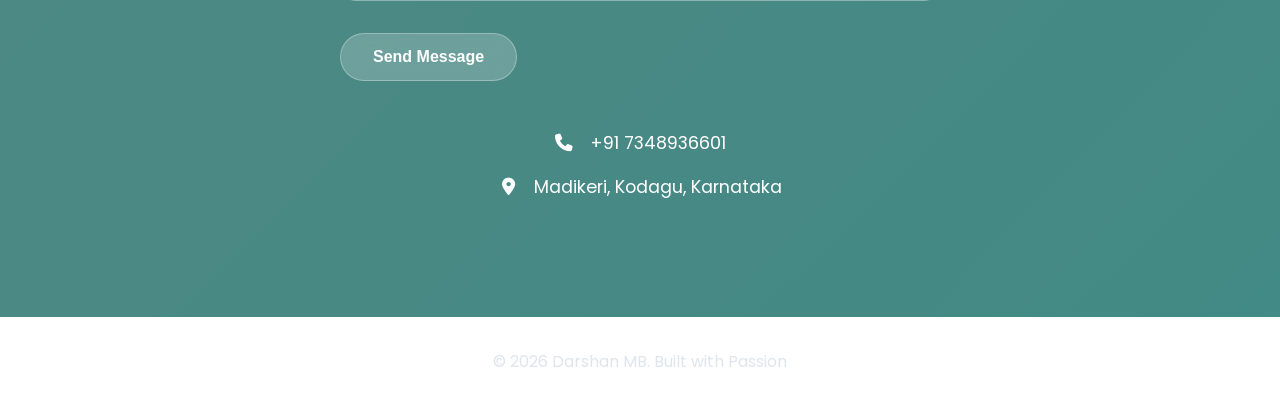
==== commit 4db791a7: "Latest resume changes" ====
--- a/index.html
+++ b/index.html
@@ -240,7 +240,7 @@
     <!-- Footer -->
     <footer class="footer">
         <div class="container">
-            <p>&copy; 2024 Darshan MB. Built with HTML, CSS & JS.</p>
+            <p>&copy; 2026 Darshan MB. Built with Passion</p>
         </div>
     </footer>
 
